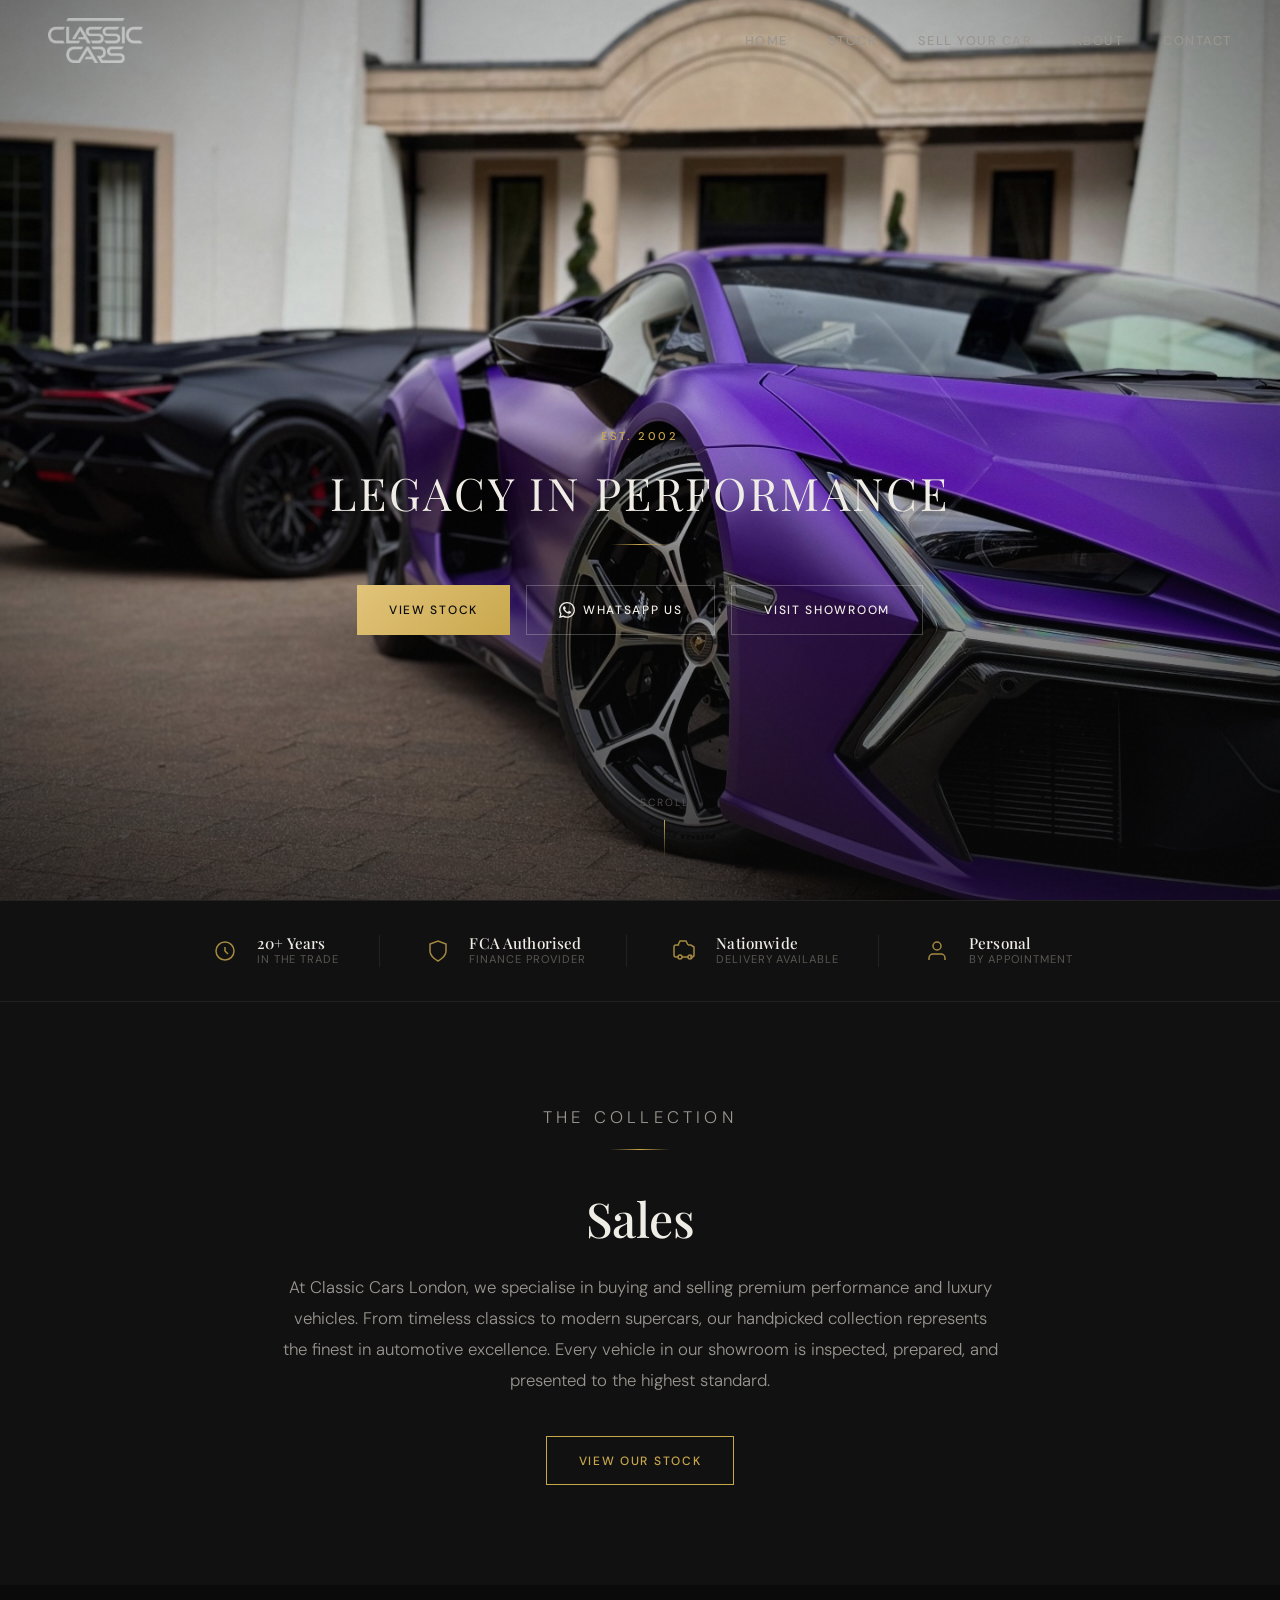
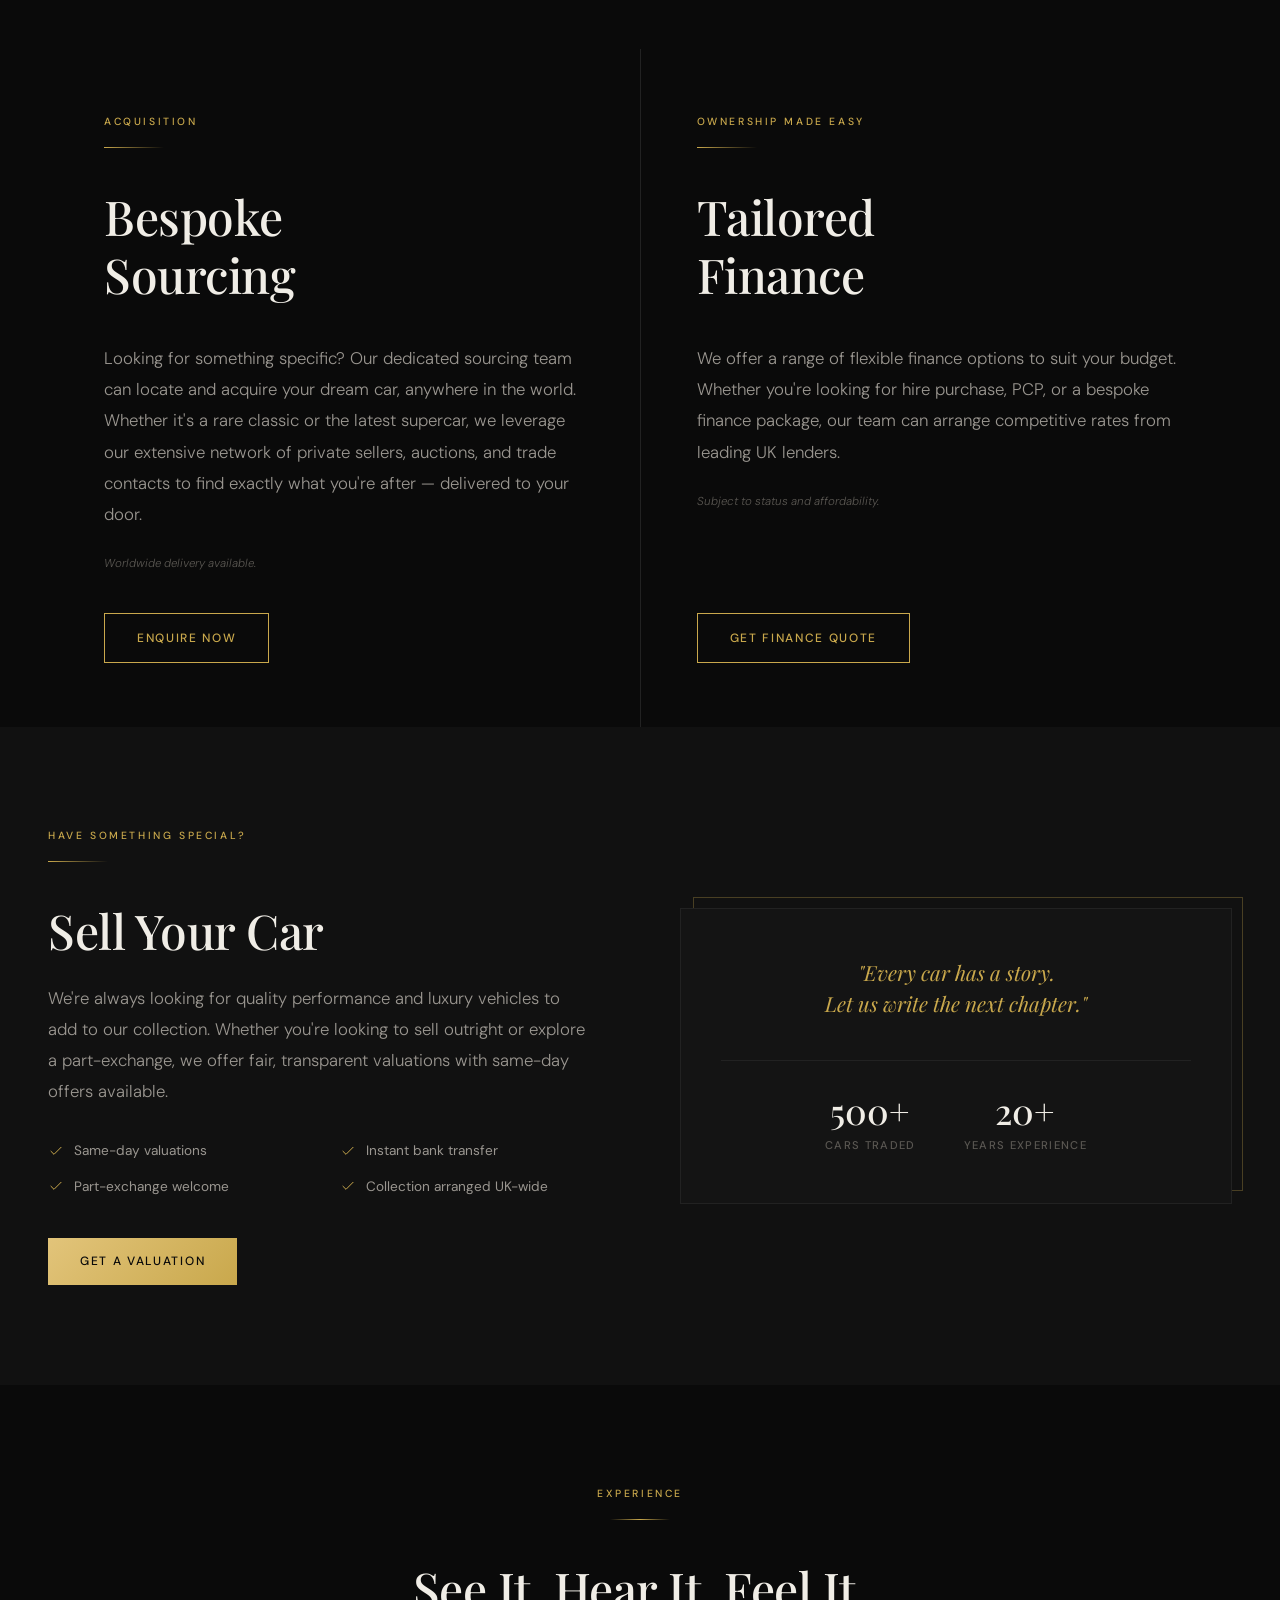
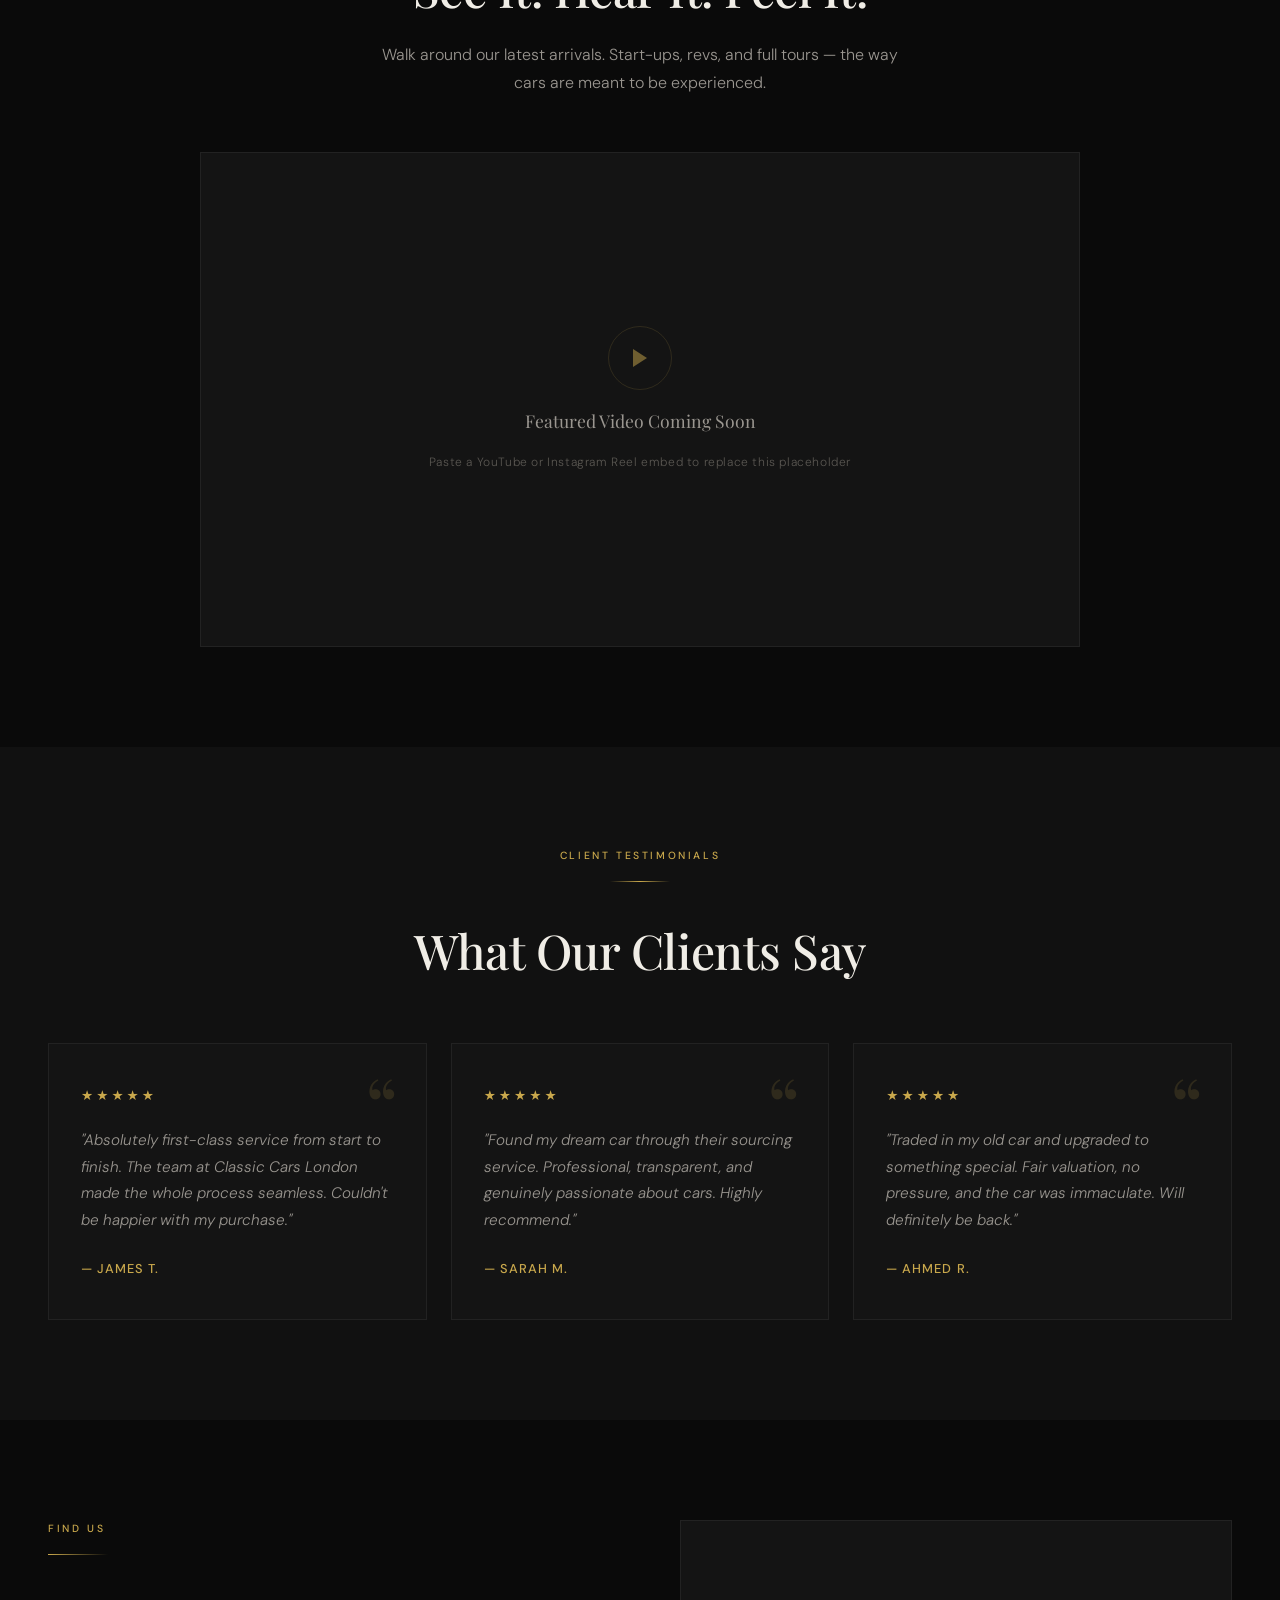
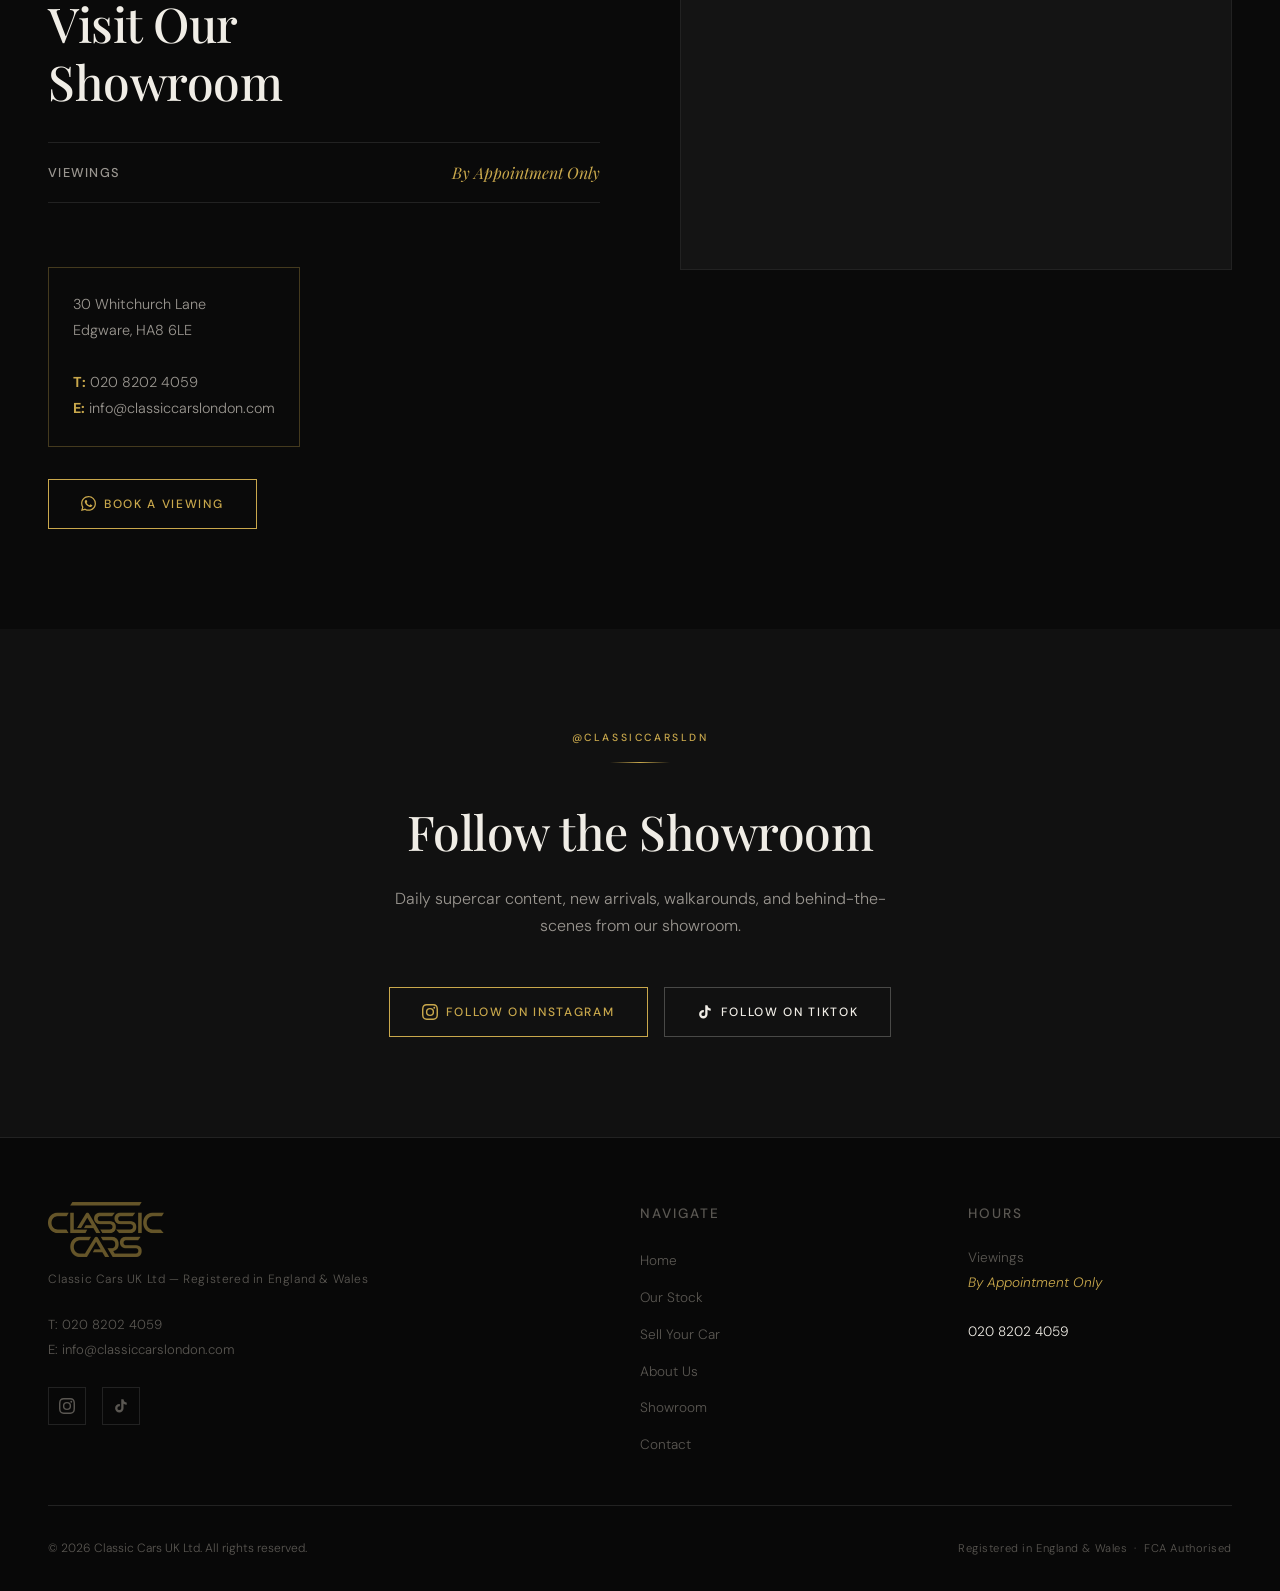
==== index.html @ 9b31d59b "Add files via upload" ====
<!DOCTYPE html>
<html lang="en">
<head>
  <meta charset="UTF-8" />
  <meta name="viewport" content="width=device-width, initial-scale=1.0" />
  <meta name="description" content="Classic Cars London — Premium performance and luxury car dealership. Buying, selling, and sourcing the finest vehicles. Est. 2002." />
  <title>Classic Cars London | Legacy in Performance. Est. 2002</title>
  <link rel="preconnect" href="https://fonts.googleapis.com" />
  <link rel="preconnect" href="https://fonts.gstatic.com" crossorigin />
  <link href="https://fonts.googleapis.com/css2?family=Playfair+Display:ital,wght@0,400;0,500;0,600;0,700;1,400;1,600&family=DM+Sans:wght@300;400;500;600&display=swap" rel="stylesheet" />
  <link rel="stylesheet" href="./style.css" />
</head>
<body>

  <!-- ══════════════════════════════════════════
       NAVIGATION
  ══════════════════════════════════════════ -->
  <nav class="nav" id="mainNav">
    <div class="nav__inner">
      <a href="./index.html" class="nav__brand"><img src="./assets/logo-white.png" alt="Classic Cars London" class="nav__logo" /></a>
      <ul class="nav__links">
        <li><a href="./index.html">Home</a></li>
        <li><a href="./stock.html">Stock</a></li>
        <li><a href="#sell-section">Sell Your Car</a></li>
        <li><a href="#sales-section">About</a></li>
        <li><a href="#showroom-section">Contact</a></li>
      </ul>
      <button class="nav__hamburger" id="navHamburger" aria-label="Open menu">
        <span></span><span></span><span></span>
      </button>
    </div>
  </nav>

  <!-- Mobile overlay menu -->
  <div class="nav__mobile-overlay" id="navMobileOverlay">
    <a href="./index.html" onclick="closeMenu()">Home</a>
    <a href="./stock.html" onclick="closeMenu()">Stock</a>
    <a href="#sell-section" onclick="closeMenu()">Sell Your Car</a>
    <a href="#sales-section" onclick="closeMenu()">About</a>
    <a href="#showroom-section" onclick="closeMenu()">Contact</a>
  </div>

  <!-- ══════════════════════════════════════════
       HERO
  ══════════════════════════════════════════ -->
  <section class="hero" id="home">
    <div class="hero__bg" id="heroBg"></div>
    <div class="hero__overlay"></div>
    <div class="hero__content hero__content--minimal">
      <p class="hero__eyebrow">Est. 2002</p>
      <h1 class="hero__tagline">Legacy in Performance</h1>
      <div class="hero__divider"></div>
      <div class="hero__buttons">
        <a href="./stock.html" class="btn btn-gold">View Stock</a>
        <a href="https://wa.me/447447015475" target="_blank" rel="noopener noreferrer" class="btn btn-outline">
          <svg width="16" height="16" viewBox="0 0 24 24" fill="currentColor" aria-hidden="true">
            <path d="M17.472 14.382c-.297-.149-1.758-.867-2.03-.967-.273-.099-.471-.148-.67.15-.197.297-.767.966-.94 1.164-.173.199-.347.223-.644.075-.297-.15-1.255-.463-2.39-1.475-.883-.788-1.48-1.761-1.653-2.059-.173-.297-.018-.458.13-.606.134-.133.298-.347.446-.52.149-.174.198-.298.298-.497.099-.198.05-.371-.025-.52-.075-.149-.669-1.612-.916-2.207-.242-.579-.487-.5-.669-.51-.173-.008-.371-.01-.57-.01-.198 0-.52.074-.792.372-.272.297-1.04 1.016-1.04 2.479 0 1.462 1.065 2.875 1.213 3.074.149.198 2.096 3.2 5.077 4.487.709.306 1.262.489 1.694.625.712.227 1.36.195 1.871.118.571-.085 1.758-.719 2.006-1.413.248-.694.248-1.289.173-1.413-.074-.124-.272-.198-.57-.347m-5.421 7.403h-.004a9.87 9.87 0 01-5.031-1.378l-.361-.214-3.741.982.998-3.648-.235-.374a9.86 9.86 0 01-1.51-5.26c.001-5.45 4.436-9.884 9.888-9.884 2.64 0 5.122 1.03 6.988 2.898a9.825 9.825 0 012.893 6.994c-.003 5.45-4.437 9.884-9.885 9.884m8.413-18.297A11.815 11.815 0 0012.05 0C5.495 0 .16 5.335.157 11.892c0 2.096.547 4.142 1.588 5.945L.057 24l6.305-1.654a11.882 11.882 0 005.683 1.448h.005c6.554 0 11.89-5.335 11.893-11.893a11.821 11.821 0 00-3.48-8.413z"/>
          </svg>
          WhatsApp Us
        </a>
        <a href="#showroom-section" class="btn btn-outline">Visit Showroom</a>
      </div>
    </div>
    <div class="hero__scroll-indicator">
      <span>Scroll</span>
      <div class="hero__scroll-line"></div>
    </div>
  </section>

  <!-- ══════════════════════════════════════════
       TRUST SIGNALS BAR
  ══════════════════════════════════════════ -->
  <section class="trust-bar">
    <div class="trust-bar__inner">
      <div class="trust-item fade-in">
        <div class="trust-icon">
          <svg viewBox="0 0 24 24" fill="none" stroke="currentColor" stroke-width="1.5" aria-hidden="true"><path d="M12 8v4l3 3"/><circle cx="12" cy="12" r="9"/></svg>
        </div>
        <div class="trust-text">
          <span class="trust-stat">20+ Years</span>
          <span class="trust-label">In the Trade</span>
        </div>
      </div>
      <div class="trust-divider"></div>
      <div class="trust-item fade-in fade-in-delay-1">
        <div class="trust-icon">
          <svg viewBox="0 0 24 24" fill="none" stroke="currentColor" stroke-width="1.5" aria-hidden="true"><path d="M12 22s8-4 8-10V5l-8-3-8 3v7c0 6 8 10 8 10z"/></svg>
        </div>
        <div class="trust-text">
          <span class="trust-stat">FCA Authorised</span>
          <span class="trust-label">Finance Provider</span>
        </div>
      </div>
      <div class="trust-divider"></div>
      <div class="trust-item fade-in fade-in-delay-2">
        <div class="trust-icon">
          <svg viewBox="0 0 24 24" fill="none" stroke="currentColor" stroke-width="1.5" aria-hidden="true"><path d="M5 18H3a2 2 0 01-2-2V8a2 2 0 012-2h3.19M15 6h2.81L21 8v8a2 2 0 01-2 2h-2"/><circle cx="7" cy="18" r="2"/><circle cx="17" cy="18" r="2"/><path d="M9 18h6M5 6l2-4h6l2 4"/></svg>
        </div>
        <div class="trust-text">
          <span class="trust-stat">Nationwide</span>
          <span class="trust-label">Delivery Available</span>
        </div>
      </div>
      <div class="trust-divider"></div>
      <div class="trust-item fade-in fade-in-delay-3">
        <div class="trust-icon">
          <svg viewBox="0 0 24 24" fill="none" stroke="currentColor" stroke-width="1.5" aria-hidden="true"><path d="M20 21v-2a4 4 0 00-4-4H8a4 4 0 00-4 4v2"/><circle cx="12" cy="7" r="4"/></svg>
        </div>
        <div class="trust-text">
          <span class="trust-stat">Personal</span>
          <span class="trust-label">By Appointment</span>
        </div>
      </div>
    </div>
  </section>

  <!-- ══════════════════════════════════════════
       SALES SECTION
  ══════════════════════════════════════════ -->
  <section class="section section--dark" id="sales-section">
    <div class="section__inner">
      <div class="text-section text-section--centred fade-in">
        <p class="section-label">The Collection</p>
        <div class="gold-divider"></div>
        <h2 class="section-heading">Sales</h2>
        <p>At Classic Cars London, we specialise in buying and selling premium performance and luxury vehicles. From timeless classics to modern supercars, our handpicked collection represents the finest in automotive excellence. Every vehicle in our showroom is inspected, prepared, and presented to the highest standard.</p>
        <div style="margin-top:2.5rem;">
          <a href="./stock.html" class="btn btn-outline-gold">View Our Stock</a>
        </div>
      </div>
    </div>
  </section>

  <!-- ══════════════════════════════════════════
       SERVICES GRID (Sourcing + Finance)
  ══════════════════════════════════════════ -->
  <section class="section section--darker" style="padding-top: 0; padding-bottom: 0;">
    <div class="services-grid">

      <!-- Sourcing Panel -->
      <div class="service-panel fade-in">
        <p class="section-label">Acquisition</p>
        <div class="gold-divider-left"></div>
        <h2 class="section-heading">Bespoke<br>Sourcing</h2>
        <p style="font-size:1.05rem; font-weight:300; color:var(--text-secondary); line-height:1.85; margin-top:1rem;">
          Looking for something specific? Our dedicated sourcing team can locate and acquire your dream car, anywhere in the world. Whether it's a rare classic or the latest supercar, we leverage our extensive network of private sellers, auctions, and trade contacts to find exactly what you're after — delivered to your door.
        </p>
        <p class="service-disclaimer">Worldwide delivery available.</p>
        <div class="service-cta">
          <a href="https://wa.me/447447015475?text=Hi%2C%20I%27m%20interested%20in%20your%20bespoke%20sourcing%20service." target="_blank" rel="noopener noreferrer" class="btn btn-outline-gold">Enquire Now</a>
        </div>
      </div>

      <!-- Finance Panel -->
      <div class="service-panel fade-in fade-in-delay-2" id="finance-section">
        <p class="section-label">Ownership Made Easy</p>
        <div class="gold-divider-left"></div>
        <h2 class="section-heading">Tailored<br>Finance</h2>
        <p style="font-size:1.05rem; font-weight:300; color:var(--text-secondary); line-height:1.85; margin-top:1rem;">
          We offer a range of flexible finance options to suit your budget. Whether you're looking for hire purchase, PCP, or a bespoke finance package, our team can arrange competitive rates from leading UK lenders.
        </p>
        <p class="service-disclaimer">Subject to status and affordability.</p>
        <div class="service-cta">
          <a href="https://wa.me/447447015475?text=Hi%2C%20I%27d%20like%20to%20discuss%20finance%20options%20for%20a%20vehicle." target="_blank" rel="noopener noreferrer" class="btn btn-outline-gold">Get Finance Quote</a>
        </div>
      </div>

    </div>
  </section>

  <!-- ══════════════════════════════════════════
       SELL YOUR CAR
  ══════════════════════════════════════════ -->
  <section class="section section--dark" id="sell-section">
    <div class="section__inner">
      <div class="sell-panel fade-in">
        <div class="sell-panel__content">
          <p class="section-label">Have Something Special?</p>
          <div class="gold-divider-left"></div>
          <h2 class="section-heading">Sell Your Car</h2>
          <p style="font-size:1.05rem; font-weight:300; color:var(--text-secondary); line-height:1.85; margin-top:1rem; max-width:540px;">
            We're always looking for quality performance and luxury vehicles to add to our collection. Whether you're looking to sell outright or explore a part-exchange, we offer fair, transparent valuations with same-day offers available.
          </p>
          <div class="sell-panel__highlights">
            <div class="sell-highlight">
              <svg viewBox="0 0 24 24" fill="none" stroke="currentColor" stroke-width="1.5" aria-hidden="true"><polyline points="20 6 9 17 4 12"/></svg>
              <span>Same-day valuations</span>
            </div>
            <div class="sell-highlight">
              <svg viewBox="0 0 24 24" fill="none" stroke="currentColor" stroke-width="1.5" aria-hidden="true"><polyline points="20 6 9 17 4 12"/></svg>
              <span>Instant bank transfer</span>
            </div>
            <div class="sell-highlight">
              <svg viewBox="0 0 24 24" fill="none" stroke="currentColor" stroke-width="1.5" aria-hidden="true"><polyline points="20 6 9 17 4 12"/></svg>
              <span>Part-exchange welcome</span>
            </div>
            <div class="sell-highlight">
              <svg viewBox="0 0 24 24" fill="none" stroke="currentColor" stroke-width="1.5" aria-hidden="true"><polyline points="20 6 9 17 4 12"/></svg>
              <span>Collection arranged UK-wide</span>
            </div>
          </div>
          <div style="margin-top:2.5rem;">
            <a href="https://wa.me/447447015475?text=Hi%2C%20I%27d%20like%20to%20get%20a%20valuation%20for%20my%20vehicle." target="_blank" rel="noopener noreferrer" class="btn btn-gold">
              Get a Valuation
            </a>
          </div>
        </div>
        <div class="sell-panel__visual fade-in fade-in-delay-2">
          <div class="sell-visual-frame">
            <div class="sell-visual-accent"></div>
            <div class="sell-visual-content">
              <p class="sell-visual-quote">"Every car has a story.<br>Let us write the next chapter."</p>
              <div class="sell-visual-stat-row">
                <div class="sell-visual-stat">
                  <span class="sell-visual-stat__number">500+</span>
                  <span class="sell-visual-stat__label">Cars Traded</span>
                </div>
                <div class="sell-visual-stat">
                  <span class="sell-visual-stat__number">20+</span>
                  <span class="sell-visual-stat__label">Years Experience</span>
                </div>
              </div>
            </div>
          </div>
        </div>
      </div>
    </div>
  </section>

  <!-- ══════════════════════════════════════════
       FEATURED VIDEO
  ══════════════════════════════════════════ -->
  <section class="section section--darker" id="video-section">
    <div class="section__inner">
      <div style="text-align:center; margin-bottom:3.5rem;" class="fade-in">
        <p class="section-label">Experience</p>
        <div class="gold-divider"></div>
        <h2 class="section-heading">See It. Hear It. Feel It.</h2>
        <p style="color:var(--text-secondary); font-weight:300; max-width:520px; margin:0 auto;">Walk around our latest arrivals. Start-ups, revs, and full tours — the way cars are meant to be experienced.</p>
      </div>
      <div class="video-embed fade-in fade-in-delay-1">
        <!-- ════════════════════════════════════════
             FEATURED VIDEO — REPLACE THIS
             ════════════════════════════════════════
             Paste your YouTube or Instagram Reel embed here.
             Example YouTube:
               <iframe src="https://www.youtube.com/embed/YOUR_VIDEO_ID"
                 title="Featured Video" frameborder="0"
                 allow="accelerometer; autoplay; clipboard-write; encrypted-media; gyroscope; picture-in-picture"
                 allowfullscreen></iframe>
             Example Instagram Reel:
               <iframe src="https://www.instagram.com/reel/YOUR_REEL_ID/embed"
                 frameborder="0" scrolling="no" allowfullscreen></iframe>
        ═══════════════════════════════════════ -->
        <div class="video-placeholder">
          <div class="video-placeholder__play">
            <svg viewBox="0 0 24 24" fill="currentColor" aria-hidden="true"><polygon points="5 3 19 12 5 21 5 3"/></svg>
          </div>
          <p>Featured Video Coming Soon</p>
          <span>Paste a YouTube or Instagram Reel embed to replace this placeholder</span>
        </div>
      </div>
    </div>
  </section>

  <!-- ══════════════════════════════════════════
       CUSTOMER REVIEWS
  ══════════════════════════════════════════ -->
  <section class="section section--dark" id="reviews-section">
    <div class="section__inner">
      <div style="text-align:center; margin-bottom:4rem;" class="fade-in">
        <p class="section-label">Client Testimonials</p>
        <div class="gold-divider"></div>
        <h2 class="section-heading">What Our Clients Say</h2>
      </div>

      <div class="reviews-grid">

        <div class="review-card fade-in fade-in-delay-1">
          <div class="review-stars">
            <span class="star">★</span><span class="star">★</span><span class="star">★</span><span class="star">★</span><span class="star">★</span>
          </div>
          <p class="review-text">"Absolutely first-class service from start to finish. The team at Classic Cars London made the whole process seamless. Couldn't be happier with my purchase."</p>
          <p class="review-author">— James T.</p>
        </div>

        <div class="review-card fade-in fade-in-delay-2">
          <div class="review-stars">
            <span class="star">★</span><span class="star">★</span><span class="star">★</span><span class="star">★</span><span class="star">★</span>
          </div>
          <p class="review-text">"Found my dream car through their sourcing service. Professional, transparent, and genuinely passionate about cars. Highly recommend."</p>
          <p class="review-author">— Sarah M.</p>
        </div>

        <div class="review-card fade-in fade-in-delay-3">
          <div class="review-stars">
            <span class="star">★</span><span class="star">★</span><span class="star">★</span><span class="star">★</span><span class="star">★</span>
          </div>
          <p class="review-text">"Traded in my old car and upgraded to something special. Fair valuation, no pressure, and the car was immaculate. Will definitely be back."</p>
          <p class="review-author">— Ahmed R.</p>
        </div>

      </div>
    </div>
  </section>

  <!-- ══════════════════════════════════════════
       VISIT OUR SHOWROOM
  ══════════════════════════════════════════ -->
  <section class="section section--darker" id="showroom-section">
    <div class="section__inner">
      <div style="display:grid; grid-template-columns:1fr 1fr; gap:5rem; align-items:start;" class="responsive-two-col">

        <div class="fade-in">
          <p class="section-label">Find Us</p>
          <div class="gold-divider-left"></div>
          <h2 class="section-heading">Visit Our<br>Showroom</h2>

          <div class="hours-table">
            <div class="hours-row">
              <span class="hours-day">Viewings</span>
              <span class="hours-time hours-time--appointment">By Appointment Only</span>
            </div>
          </div>

          <div class="address-block">
            <p>
              30 Whitchurch Lane<br>
              Edgware, HA8 6LE<br>
              <br>
              <strong style="color:var(--gold);">T:</strong> <a href="tel:02082024059" style="color:var(--text-secondary); transition: color 0.3s;">020 8202 4059</a><br>
              <strong style="color:var(--gold);">E:</strong> <a href="mailto:info@classiccarslondon.com" style="color:var(--text-secondary); transition: color 0.3s;">info@classiccarslondon.com</a>
            </p>
          </div>

          <div style="margin-top:2rem;">
            <a href="https://wa.me/447447015475" target="_blank" rel="noopener noreferrer" class="btn btn-outline-gold">
              <svg width="15" height="15" viewBox="0 0 24 24" fill="currentColor" style="flex-shrink:0" aria-hidden="true">
                <path d="M17.472 14.382c-.297-.149-1.758-.867-2.03-.967-.273-.099-.471-.148-.67.15-.197.297-.767.966-.94 1.164-.173.199-.347.223-.644.075-.297-.15-1.255-.463-2.39-1.475-.883-.788-1.48-1.761-1.653-2.059-.173-.297-.018-.458.13-.606.134-.133.298-.347.446-.52.149-.174.198-.298.298-.497.099-.198.05-.371-.025-.52-.075-.149-.669-1.612-.916-2.207-.242-.579-.487-.5-.669-.51-.173-.008-.371-.01-.57-.01-.198 0-.52.074-.792.372-.272.297-1.04 1.016-1.04 2.479 0 1.462 1.065 2.875 1.213 3.074.149.198 2.096 3.2 5.077 4.487.709.306 1.262.489 1.694.625.712.227 1.36.195 1.871.118.571-.085 1.758-.719 2.006-1.413.248-.694.248-1.289.173-1.413-.074-.124-.272-.198-.57-.347m-5.421 7.403h-.004a9.87 9.87 0 01-5.031-1.378l-.361-.214-3.741.982.998-3.648-.235-.374a9.86 9.86 0 01-1.51-5.26c.001-5.45 4.436-9.884 9.888-9.884 2.64 0 5.122 1.03 6.988 2.898a9.825 9.825 0 012.893 6.994c-.003 5.45-4.437 9.884-9.885 9.884m8.413-18.297A11.815 11.815 0 0012.05 0C5.495 0 .16 5.335.157 11.892c0 2.096.547 4.142 1.588 5.945L.057 24l6.305-1.654a11.882 11.882 0 005.683 1.448h.005c6.554 0 11.89-5.335 11.893-11.893a11.821 11.821 0 00-3.48-8.413z"/>
              </svg>
              Book a Viewing
            </a>
          </div>
        </div>

        <div class="fade-in fade-in-delay-2">
          <!-- ════════════════════════════════════════
               MAP EMBED — REPLACE THIS SECTION
               ════════════════════════════════════════
               To add a real Google Maps embed:
               1. Go to Google Maps and find your location
               2. Click Share > Embed a map
               3. Copy the <iframe> code
               4. Replace the entire .map-placeholder div below
                  with your <iframe> code.
               Example:
               <iframe
                 src="https://www.google.com/maps/embed?pb=YOUR_EMBED_CODE"
                 width="100%" height="350"
                 style="border:0; filter:grayscale(1) invert(1) contrast(1.1);"
                 allowfullscreen="" loading="lazy">
               </iframe>
          ═══════════════════════════════════════ -->
          <div class="map-placeholder">
            <iframe
              src="https://www.google.com/maps/embed?pb=!1m18!1m12!1m3!1d2479.8!2d-0.2785!3d51.6139!2m3!1f0!2f0!3f0!3m2!1i1024!2i768!4f13.1!3m3!1m2!1s0x4876116b32b6e55d%3A0x3f6e8b7c9d8a4e2f!2s30%20Whitchurch%20Ln%2C%20Edgware%20HA8%206LE!5e0!3m2!1sen!2suk!4v1700000000000"
              width="100%" height="350"
              style="border:0; filter:grayscale(1) invert(1) contrast(1.1);"
              allowfullscreen="" loading="lazy"
              referrerpolicy="no-referrer-when-downgrade">
            </iframe>
          </div>
        </div>

      </div>
    </div>
  </section>

  <!-- ══════════════════════════════════════════
       INSTAGRAM FEED SECTION
  ══════════════════════════════════════════ -->
  <section class="section section--dark" id="social-section">
    <div class="section__inner social-section">
      <div class="fade-in">
        <p class="section-label">@classiccarsldn</p>
        <div class="gold-divider"></div>
        <h2 class="section-heading">Follow the Showroom</h2>
        <p style="color:var(--text-secondary); font-weight:300; margin-top:0.5rem; max-width:500px; margin-left:auto; margin-right:auto;">Daily supercar content, new arrivals, walkarounds, and behind-the-scenes from our showroom.</p>
      </div>

      <!-- ════════════════════════════════════════
           INSTAGRAM FEED WIDGET — REPLACE THIS
           ════════════════════════════════════════
           To add a live Instagram feed:

           OPTION A — Elfsight (Recommended):
           1. Sign up at https://elfsight.com/instagram-feed-widget/
           2. Create a widget, set to dark theme, 4-8 images
           3. Copy the embed code (a single <script> + <div> tag)
           4. Replace the entire .insta-placeholder div below
              with that embed code.

           OPTION B — SnapWidget:
           1. Visit https://snapwidget.com
           2. Configure a grid or slider widget for @classiccarsldn
           3. Copy the embed <iframe> code
           4. Replace the placeholder below.

           OPTION C — EmbedSocial:
           1. Visit https://embedsocial.com
           2. Connect Instagram account, choose layout
           3. Copy embed code, replace placeholder below.
      ═══════════════════════════════════════ -->
      <div class="insta-feed fade-in fade-in-delay-1">
        <!-- Elfsight Instagram Feed | @classiccarsldn -->
        <script src="https://elfsightcdn.com/platform.js" async></script>
        <div class="elfsight-app-35106d26-453b-40f1-9d2e-da29b103cd6a" data-elfsight-app-lazy></div>
      </div>

      <div class="insta-follow-row fade-in fade-in-delay-2">
        <a href="https://instagram.com/classiccarsldn" target="_blank" rel="noopener noreferrer" class="btn btn-outline-gold">
          <svg width="16" height="16" viewBox="0 0 24 24" fill="currentColor" aria-hidden="true"><path d="M12 2.163c3.204 0 3.584.012 4.85.07 3.252.148 4.771 1.691 4.919 4.919.058 1.265.069 1.645.069 4.849 0 3.205-.012 3.584-.069 4.849-.149 3.225-1.664 4.771-4.919 4.919-1.266.058-1.644.07-4.85.07-3.204 0-3.584-.012-4.849-.07-3.26-.149-4.771-1.699-4.919-4.92-.058-1.265-.07-1.644-.07-4.849 0-3.204.013-3.583.07-4.849.149-3.227 1.664-4.771 4.919-4.919 1.266-.057 1.645-.069 4.849-.069zM12 0C8.741 0 8.333.014 7.053.072 2.695.272.273 2.69.073 7.052.014 8.333 0 8.741 0 12c0 3.259.014 3.668.072 4.948.2 4.358 2.618 6.78 6.98 6.98C8.333 23.986 8.741 24 12 24c3.259 0 3.668-.014 4.948-.072 4.354-.2 6.782-2.618 6.979-6.98.059-1.28.073-1.689.073-4.948 0-3.259-.014-3.667-.072-4.947-.196-4.354-2.617-6.78-6.979-6.98C15.668.014 15.259 0 12 0zm0 5.838a6.162 6.162 0 100 12.324 6.162 6.162 0 000-12.324zM12 16a4 4 0 110-8 4 4 0 010 8zm6.406-11.845a1.44 1.44 0 100 2.881 1.44 1.44 0 000-2.881z"/></svg>
          Follow on Instagram
        </a>
        <a href="https://tiktok.com/@classiccarsldn" target="_blank" rel="noopener noreferrer" class="btn btn-outline">
          <svg width="16" height="16" viewBox="0 0 24 24" fill="currentColor" aria-hidden="true"><path d="M19.59 6.69a4.83 4.83 0 01-3.77-4.25V2h-3.45v13.67a2.89 2.89 0 01-2.88 2.5 2.89 2.89 0 01-2.89-2.89 2.89 2.89 0 012.89-2.89c.28 0 .54.04.79.1V9.01a6.33 6.33 0 00-.79-.05 6.34 6.34 0 00-6.34 6.34 6.34 6.34 0 006.34 6.34 6.34 6.34 0 006.33-6.34V8.69a8.16 8.16 0 004.77 1.52V6.76a4.85 4.85 0 01-1-.07z"/></svg>
          Follow on TikTok
        </a>
      </div>
    </div>
  </section>

  <!-- ══════════════════════════════════════════
       FOOTER
  ══════════════════════════════════════════ -->
  <footer class="footer">
    <div class="footer__inner">
      <div class="footer__top">

        <!-- Brand Column -->
        <div>
          <img src="./assets/logo-gold.png" alt="Classic Cars London" class="footer__logo" />
          <p class="footer__brand-sub">Classic Cars UK Ltd — Registered in England &amp; Wales</p>
          <p style="font-size:0.82rem; color:var(--text-muted); line-height:1.9;">
            <!-- TO UPDATE: Replace phone and email placeholders -->
            T: 020 8202 4059<br>
            E: info@classiccarslondon.com
          </p>
          <div class="footer__social">
            <a href="https://instagram.com/classiccarsldn" target="_blank" rel="noopener noreferrer" aria-label="Instagram">
              <svg viewBox="0 0 24 24"><path d="M12 2.163c3.204 0 3.584.012 4.85.07 3.252.148 4.771 1.691 4.919 4.919.058 1.265.069 1.645.069 4.849 0 3.205-.012 3.584-.069 4.849-.149 3.225-1.664 4.771-4.919 4.919-1.266.058-1.644.07-4.85.07-3.204 0-3.584-.012-4.849-.07-3.26-.149-4.771-1.699-4.919-4.92-.058-1.265-.07-1.644-.07-4.849 0-3.204.013-3.583.07-4.849.149-3.227 1.664-4.771 4.919-4.919 1.266-.057 1.645-.069 4.849-.069zM12 0C8.741 0 8.333.014 7.053.072 2.695.272.273 2.69.073 7.052.014 8.333 0 8.741 0 12c0 3.259.014 3.668.072 4.948.2 4.358 2.618 6.78 6.98 6.98C8.333 23.986 8.741 24 12 24c3.259 0 3.668-.014 4.948-.072 4.354-.2 6.782-2.618 6.979-6.98.059-1.28.073-1.689.073-4.948 0-3.259-.014-3.667-.072-4.947-.196-4.354-2.617-6.78-6.979-6.98C15.668.014 15.259 0 12 0zm0 5.838a6.162 6.162 0 100 12.324 6.162 6.162 0 000-12.324zM12 16a4 4 0 110-8 4 4 0 010 8zm6.406-11.845a1.44 1.44 0 100 2.881 1.44 1.44 0 000-2.881z"/></svg>
            </a>
            <a href="https://tiktok.com/@classiccarsldn" target="_blank" rel="noopener noreferrer" aria-label="TikTok">
              <svg viewBox="0 0 24 24"><path d="M19.59 6.69a4.83 4.83 0 01-3.77-4.25V2h-3.45v13.67a2.89 2.89 0 01-2.88 2.5 2.89 2.89 0 01-2.89-2.89 2.89 2.89 0 012.89-2.89c.28 0 .54.04.79.1V9.01a6.33 6.33 0 00-.79-.05 6.34 6.34 0 00-6.34 6.34 6.34 6.34 0 006.34 6.34 6.34 6.34 0 006.33-6.34V8.69a8.16 8.16 0 004.77 1.52V6.76a4.85 4.85 0 01-1-.07z"/></svg>
            </a>
          </div>
        </div>

        <!-- Quick Links -->
        <div class="footer__col">
          <p class="footer__col-heading">Navigate</p>
          <ul>
            <li><a href="./index.html">Home</a></li>
            <li><a href="./stock.html">Our Stock</a></li>
            <li><a href="#sell-section">Sell Your Car</a></li>
            <li><a href="#sales-section">About Us</a></li>
            <li><a href="#showroom-section">Showroom</a></li>
            <li><a href="https://wa.me/447447015475" target="_blank" rel="noopener noreferrer">Contact</a></li>
          </ul>
        </div>

        <!-- Contact Info -->
        <div class="footer__col">
          <p class="footer__col-heading">Hours</p>
          <p>
            Viewings<br>
            <span style="color:var(--gold); font-style:italic;">By Appointment Only</span><br>
            <br>
            <span style="color:var(--text-primary);">020 8202 4059</span>
          </p>
        </div>

      </div>

      <div class="footer__bottom">
        <p class="footer__copyright">© 2026 Classic Cars UK Ltd. All rights reserved.</p>
        <p class="footer__legal">Registered in England &amp; Wales &nbsp;·&nbsp; FCA Authorised</p>
      </div>
    </div>
  </footer>

  <script src="./app.js"></script>

  <style>
    /* Responsive showroom two-col */
    @media (max-width: 768px) {
      #showroom-section .responsive-two-col {
        grid-template-columns: 1fr !important;
        gap: 3rem !important;
      }
    }
  </style>

</body>
</html>
---- style.css ----
/* ================================================================
   Classic Cars London — Global Stylesheet
   Classic Cars UK Ltd · Est. 2002
   ================================================================ */

/* ── Google Fonts ─────────────────────────────────────────────── */
@import url('https://fonts.googleapis.com/css2?family=Playfair+Display:ital,wght@0,400;0,500;0,600;0,700;1,400;1,600&family=DM+Sans:wght@300;400;500;600&display=swap');

/* ── CSS Custom Properties ───────────────────────────────────── */
:root {
  --bg-primary:       #0a0a0a;
  --bg-secondary:     #111111;
  --bg-card:          #141414;
  --bg-card-hover:    #1a1a1a;
  --border:           #222222;
  --border-gold:      rgba(201, 168, 76, 0.3);

  --gold:             #c9a84c;
  --gold-light:       #e2c47a;
  --gold-dark:        #a8852e;
  --gold-muted:       rgba(201, 168, 76, 0.15);

  --text-primary:     #f0ede6;
  --text-secondary:   #9a9690;
  --text-muted:       #5a5752;

  --font-serif:       'Playfair Display', Georgia, serif;
  --font-sans:        'DM Sans', system-ui, sans-serif;

  --nav-height:       80px;
  --max-width:        1280px;
  --section-pad:      100px;

  --transition:       0.3s cubic-bezier(0.4, 0, 0.2, 1);
  --transition-slow:  0.6s cubic-bezier(0.4, 0, 0.2, 1);
}

/* ── Reset & Base ────────────────────────────────────────────── */
*, *::before, *::after {
  box-sizing: border-box;
  margin: 0;
  padding: 0;
}

html {
  scroll-behavior: smooth;
  font-size: 16px;
}

body {
  background-color: var(--bg-primary);
  color: var(--text-primary);
  font-family: var(--font-sans);
  font-weight: 300;
  line-height: 1.7;
  -webkit-font-smoothing: antialiased;
  overflow-x: hidden;
}

img {
  display: block;
  max-width: 100%;
}

a {
  color: inherit;
  text-decoration: none;
}

ul {
  list-style: none;
}

button {
  cursor: pointer;
  font-family: var(--font-sans);
}

/* ── Typography ──────────────────────────────────────────────── */
.serif { font-family: var(--font-serif); }

h1, h2, h3 {
  font-family: var(--font-serif);
  font-weight: 500;
  line-height: 1.2;
}

.section-heading {
  font-family: var(--font-serif);
  font-size: clamp(2rem, 4vw, 3rem);
  font-weight: 500;
  letter-spacing: -0.01em;
  margin-bottom: 1.5rem;
}

.gold-gradient-text {
  background: linear-gradient(135deg, var(--gold-light) 0%, var(--gold) 50%, var(--gold-dark) 100%);
  -webkit-background-clip: text;
  -webkit-text-fill-color: transparent;
  background-clip: text;
}

.gold-divider {
  width: 60px;
  height: 1px;
  background: linear-gradient(90deg, transparent, var(--gold), transparent);
  margin: 0 auto 2.5rem;
}

.gold-divider-left {
  width: 60px;
  height: 1px;
  background: linear-gradient(90deg, var(--gold), transparent);
  margin-bottom: 2.5rem;
}

/* ── Scroll Animations ───────────────────────────────────────── */
.fade-in {
  opacity: 0;
  transform: translateY(32px);
  transition: opacity 0.8s cubic-bezier(0.4, 0, 0.2, 1),
              transform 0.8s cubic-bezier(0.4, 0, 0.2, 1);
}

.fade-in.visible {
  opacity: 1;
  transform: translateY(0);
}

.fade-in-delay-1 { transition-delay: 0.1s; }
.fade-in-delay-2 { transition-delay: 0.2s; }
.fade-in-delay-3 { transition-delay: 0.3s; }
.fade-in-delay-4 { transition-delay: 0.4s; }

/* ── Navigation ──────────────────────────────────────────────── */
.nav {
  position: fixed;
  top: 0;
  left: 0;
  right: 0;
  z-index: 1000;
  height: var(--nav-height);
  display: flex;
  align-items: center;
  padding: 0 3rem;
  transition: background-color var(--transition), backdrop-filter var(--transition), border-bottom var(--transition);
}

.nav.scrolled {
  background-color: rgba(10, 10, 10, 0.97);
  backdrop-filter: blur(20px);
  -webkit-backdrop-filter: blur(20px);
  border-bottom: 1px solid var(--border);
}

.nav__inner {
  display: flex;
  align-items: center;
  justify-content: space-between;
  width: 100%;
  max-width: var(--max-width);
  margin: 0 auto;
}

.nav__brand {
  display: flex;
  align-items: center;
}

.nav__logo {
  height: 45px;
  width: auto;
  display: block;
}

.nav__links {
  display: flex;
  align-items: center;
  gap: 2.5rem;
}

.nav__links a {
  font-size: 0.8rem;
  font-weight: 500;
  letter-spacing: 0.12em;
  text-transform: uppercase;
  color: var(--text-secondary);
  transition: color var(--transition);
  position: relative;
}

.nav__links a::after {
  content: '';
  position: absolute;
  bottom: -4px;
  left: 0;
  width: 0;
  height: 1px;
  background: var(--gold);
  transition: width var(--transition);
}

.nav__links a:hover {
  color: var(--gold);
}

.nav__links a:hover::after {
  width: 100%;
}

/* Hamburger */
.nav__hamburger {
  display: none;
  flex-direction: column;
  gap: 5px;
  background: none;
  border: none;
  padding: 4px;
  z-index: 1100;
}

.nav__hamburger span {
  display: block;
  width: 24px;
  height: 1.5px;
  background: var(--text-primary);
  transition: var(--transition);
  transform-origin: center;
}

.nav__hamburger.open span:nth-child(1) {
  transform: translateY(6.5px) rotate(45deg);
}
.nav__hamburger.open span:nth-child(2) {
  opacity: 0;
  transform: scaleX(0);
}
.nav__hamburger.open span:nth-child(3) {
  transform: translateY(-6.5px) rotate(-45deg);
}

/* Mobile Nav Overlay */
.nav__mobile-overlay {
  display: none;
  position: fixed;
  inset: 0;
  background: rgba(10, 10, 10, 0.98);
  backdrop-filter: blur(20px);
  z-index: 1050;
  flex-direction: column;
  align-items: center;
  justify-content: center;
  gap: 2.5rem;
  opacity: 0;
  pointer-events: none;
  transition: opacity var(--transition);
}

.nav__mobile-overlay.open {
  display: flex;
  opacity: 1;
  pointer-events: all;
}

.nav__mobile-overlay a {
  font-family: var(--font-serif);
  font-size: 2rem;
  font-weight: 500;
  color: var(--text-primary);
  transition: color var(--transition);
}

.nav__mobile-overlay a:hover {
  color: var(--gold);
}

/* ── Hero ─────────────────────────────────────────────────────── */
.hero {
  position: relative;
  height: 100vh;
  min-height: 700px;
  display: flex;
  align-items: center;
  justify-content: center;
  overflow: hidden;
}

.hero__bg {
  position: absolute;
  inset: 0;
  background-image: url('./assets/lambo-revuelto-purple.jpg');
  background-size: cover;
  background-position: center 40%;
  transform: scale(1.05);
  transition: transform 8s ease-out;
}

.hero__bg.loaded {
  transform: scale(1);
}

.hero__overlay {
  position: absolute;
  inset: 0;
  background: linear-gradient(
    to bottom,
    rgba(10, 10, 10, 0.25) 0%,
    rgba(10, 10, 10, 0.15) 40%,
    rgba(10, 10, 10, 0.75) 100%
  );
}

.hero__content {
  position: relative;
  z-index: 2;
  text-align: center;
  padding: 0 2rem;
  max-width: 900px;
}

.hero__content--minimal {
  display: flex;
  flex-direction: column;
  align-items: center;
  margin-top: 18vh;
}

.hero__eyebrow {
  font-size: 0.7rem;
  font-weight: 500;
  letter-spacing: 0.25em;
  text-transform: uppercase;
  color: var(--gold);
  margin-bottom: 1.25rem;
  opacity: 0;
  transform: translateY(20px);
  animation: heroFadeUp 1s cubic-bezier(0.4,0,0.2,1) 0.3s forwards;
}

.hero__tagline {
  font-family: var(--font-serif);
  font-size: clamp(1.5rem, 3.5vw, 2.8rem);
  font-weight: 400;
  line-height: 1.2;
  letter-spacing: 0.06em;
  color: var(--text-primary);
  text-transform: uppercase;
  margin-bottom: 1.5rem;
  opacity: 0;
  transform: translateY(20px);
  animation: heroFadeUp 1s cubic-bezier(0.4,0,0.2,1) 0.5s forwards;
}

.hero__divider {
  width: 60px;
  height: 1px;
  background: linear-gradient(90deg, transparent, var(--gold), transparent);
  margin-bottom: 2.5rem;
  opacity: 0;
  animation: heroFadeUp 1s cubic-bezier(0.4,0,0.2,1) 0.65s forwards;
}

.hero__title {
  font-family: var(--font-serif);
  font-size: clamp(3.5rem, 8vw, 7rem);
  font-weight: 500;
  line-height: 1.0;
  letter-spacing: -0.02em;
  margin-bottom: 1.25rem;
  opacity: 0;
  transform: translateY(20px);
  animation: heroFadeUp 1s cubic-bezier(0.4,0,0.2,1) 0.5s forwards;
}

.hero__subtitle {
  font-size: clamp(0.85rem, 1.5vw, 1rem);
  font-weight: 300;
  letter-spacing: 0.2em;
  text-transform: uppercase;
  color: var(--text-secondary);
  margin-bottom: 3rem;
  opacity: 0;
  transform: translateY(20px);
  animation: heroFadeUp 1s cubic-bezier(0.4,0,0.2,1) 0.7s forwards;
}

.hero__buttons {
  display: flex;
  gap: 1rem;
  justify-content: center;
  flex-wrap: wrap;
  opacity: 0;
  transform: translateY(20px);
  animation: heroFadeUp 1s cubic-bezier(0.4,0,0.2,1) 0.8s forwards;
}

@keyframes heroFadeUp {
  to { opacity: 1; transform: translateY(0); }
}

.hero__scroll-indicator {
  position: absolute;
  bottom: 2.5rem;
  left: 50%;
  transform: translateX(-50%);
  z-index: 2;
  display: flex;
  flex-direction: column;
  align-items: center;
  gap: 0.5rem;
  opacity: 0;
  animation: heroFadeUp 1s ease 1.2s forwards;
}

.hero__scroll-indicator span {
  font-size: 0.65rem;
  letter-spacing: 0.2em;
  text-transform: uppercase;
  color: var(--text-muted);
}

.hero__scroll-line {
  width: 1px;
  height: 40px;
  background: linear-gradient(to bottom, var(--gold), transparent);
  animation: scrollLine 2s ease-in-out infinite;
}

@keyframes scrollLine {
  0%, 100% { opacity: 0.4; transform: scaleY(1); }
  50% { opacity: 1; transform: scaleY(0.6); }
}

/* ── Buttons ─────────────────────────────────────────────────── */
.btn {
  display: inline-flex;
  align-items: center;
  gap: 0.5rem;
  padding: 0.85rem 2rem;
  font-family: var(--font-sans);
  font-size: 0.75rem;
  font-weight: 500;
  letter-spacing: 0.14em;
  text-transform: uppercase;
  border: none;
  cursor: pointer;
  transition: var(--transition);
  white-space: nowrap;
}

.btn-gold {
  background: linear-gradient(135deg, var(--gold-light), var(--gold));
  color: #0a0a0a;
}

.btn-gold:hover {
  background: linear-gradient(135deg, #f0d890, var(--gold-light));
  transform: translateY(-1px);
  box-shadow: 0 8px 24px rgba(201, 168, 76, 0.3);
}

.btn-outline {
  background: transparent;
  color: var(--text-primary);
  border: 1px solid rgba(240, 237, 230, 0.25);
}

.btn-outline:hover {
  border-color: var(--gold);
  color: var(--gold);
  transform: translateY(-1px);
}

.btn-outline-gold {
  background: transparent;
  color: var(--gold);
  border: 1px solid var(--gold);
}

.btn-outline-gold:hover {
  background: var(--gold);
  color: #0a0a0a;
  transform: translateY(-1px);
}

.btn-sm {
  padding: 0.6rem 1.25rem;
  font-size: 0.7rem;
}

/* ── Sections ────────────────────────────────────────────────── */
.section {
  padding: var(--section-pad) 3rem;
}

.section__inner {
  max-width: var(--max-width);
  margin: 0 auto;
}

.section--dark {
  background-color: var(--bg-secondary);
}

.section--darker {
  background-color: var(--bg-primary);
}

.section-label {
  font-size: 0.65rem;
  font-weight: 500;
  letter-spacing: 0.25em;
  text-transform: uppercase;
  color: var(--gold);
  margin-bottom: 1rem;
}

/* ── Sales / Text Sections ───────────────────────────────────── */
.text-section {
  max-width: 720px;
}

.text-section--centred {
  margin: 0 auto;
  text-align: center;
}

.text-section p {
  font-size: 1.05rem;
  font-weight: 300;
  color: var(--text-secondary);
  line-height: 1.85;
}

/* ── Two-column sections ─────────────────────────────────────── */
.two-col {
  display: grid;
  grid-template-columns: 1fr 1fr;
  gap: 6rem;
  align-items: center;
}

.two-col--reversed .two-col__text {
  order: 2;
}
.two-col--reversed .two-col__visual {
  order: 1;
}

.two-col__visual {
  position: relative;
}

.visual-accent {
  position: absolute;
  top: -20px;
  left: -20px;
  right: 20px;
  bottom: 20px;
  border: 1px solid var(--border-gold);
  pointer-events: none;
}

/* ── Reviews ────────────────────────────────────────────────── */
.reviews-grid {
  display: grid;
  grid-template-columns: repeat(3, 1fr);
  gap: 1.5rem;
}

.review-card {
  background: var(--bg-card);
  border: 1px solid var(--border);
  padding: 2.5rem 2rem;
  position: relative;
  transition: border-color var(--transition), transform var(--transition);
}

.review-card:hover {
  border-color: var(--border-gold);
  transform: translateY(-3px);
}

.review-card::before {
  content: '\201C';
  position: absolute;
  top: 1.25rem;
  right: 1.75rem;
  font-family: var(--font-serif);
  font-size: 5rem;
  line-height: 1;
  color: var(--gold-muted);
}

.review-stars {
  display: flex;
  gap: 3px;
  margin-bottom: 1.25rem;
}

.star {
  color: var(--gold);
  font-size: 0.85rem;
}

.review-text {
  font-size: 0.95rem;
  font-weight: 300;
  color: var(--text-secondary);
  line-height: 1.75;
  margin-bottom: 1.5rem;
  font-style: italic;
}

.review-author {
  font-size: 0.8rem;
  font-weight: 500;
  letter-spacing: 0.08em;
  color: var(--gold);
  text-transform: uppercase;
}

/* ── Showroom / Hours ───────────────────────────────────────── */
.hours-table {
  margin: 2rem 0;
}

.hours-row {
  display: flex;
  justify-content: space-between;
  align-items: center;
  padding: 1rem 0;
  border-bottom: 1px solid var(--border);
}

.hours-row:first-child {
  border-top: 1px solid var(--border);
}

.hours-day {
  font-size: 0.8rem;
  font-weight: 500;
  letter-spacing: 0.1em;
  text-transform: uppercase;
  color: var(--text-secondary);
}

.hours-time {
  font-family: var(--font-serif);
  font-size: 1rem;
  color: var(--text-primary);
}

.hours-time--appointment {
  color: var(--gold);
  font-style: italic;
}

.address-block {
  margin-top: 2rem;
  padding: 1.5rem;
  border: 1px solid var(--border-gold);
  display: inline-block;
}

.address-block p {
  font-size: 0.9rem;
  color: var(--text-secondary);
  line-height: 1.8;
}

.map-placeholder {
  background: var(--bg-card);
  border: 1px solid var(--border);
  height: 350px;
  display: flex;
  flex-direction: column;
  align-items: center;
  justify-content: center;
  gap: 1rem;
  color: var(--text-muted);
}

.map-placeholder svg {
  opacity: 0.3;
}

.map-placeholder p {
  font-size: 0.8rem;
  letter-spacing: 0.1em;
  text-transform: uppercase;
  color: var(--text-muted);
}

/* ── Trust Signals Bar ──────────────────────────────────────── */
.trust-bar {
  background: var(--bg-secondary);
  border-top: 1px solid var(--border);
  border-bottom: 1px solid var(--border);
  padding: 2rem 3rem;
}

.trust-bar__inner {
  max-width: var(--max-width);
  margin: 0 auto;
  display: flex;
  align-items: center;
  justify-content: center;
  gap: 2.5rem;
}

.trust-item {
  display: flex;
  align-items: center;
  gap: 0.85rem;
}

.trust-icon {
  width: 36px;
  height: 36px;
  display: flex;
  align-items: center;
  justify-content: center;
  flex-shrink: 0;
}

.trust-icon svg {
  width: 24px;
  height: 24px;
  color: var(--gold);
  opacity: 0.8;
}

.trust-text {
  display: flex;
  flex-direction: column;
}

.trust-stat {
  font-family: var(--font-serif);
  font-size: 0.95rem;
  font-weight: 500;
  color: var(--text-primary);
  letter-spacing: 0.01em;
  line-height: 1.2;
}

.trust-label {
  font-size: 0.7rem;
  font-weight: 400;
  letter-spacing: 0.08em;
  text-transform: uppercase;
  color: var(--text-muted);
  line-height: 1.4;
}

.trust-divider {
  width: 1px;
  height: 32px;
  background: var(--border);
  flex-shrink: 0;
}

/* ── Sell Your Car ─────────────────────────────────────────── */
.sell-panel {
  display: grid;
  grid-template-columns: 1fr 1fr;
  gap: 5rem;
  align-items: center;
}

.sell-panel__highlights {
  display: grid;
  grid-template-columns: 1fr 1fr;
  gap: 0.75rem 2rem;
  margin-top: 2rem;
}

.sell-highlight {
  display: flex;
  align-items: center;
  gap: 0.6rem;
}

.sell-highlight svg {
  width: 16px;
  height: 16px;
  color: var(--gold);
  flex-shrink: 0;
}

.sell-highlight span {
  font-size: 0.85rem;
  font-weight: 400;
  color: var(--text-secondary);
}

.sell-visual-frame {
  position: relative;
  background: var(--bg-card);
  border: 1px solid var(--border);
  padding: 3rem 2.5rem;
}

.sell-visual-accent {
  position: absolute;
  top: -12px;
  right: -12px;
  bottom: 12px;
  left: 12px;
  border: 1px solid var(--border-gold);
  pointer-events: none;
  z-index: -1;
}

.sell-visual-content {
  text-align: center;
}

.sell-visual-quote {
  font-family: var(--font-serif);
  font-size: 1.3rem;
  font-weight: 400;
  font-style: italic;
  color: var(--gold);
  line-height: 1.5;
  margin-bottom: 2.5rem;
}

.sell-visual-stat-row {
  display: flex;
  justify-content: center;
  gap: 3rem;
  padding-top: 2rem;
  border-top: 1px solid var(--border);
}

.sell-visual-stat {
  display: flex;
  flex-direction: column;
  align-items: center;
}

.sell-visual-stat__number {
  font-family: var(--font-serif);
  font-size: 2.2rem;
  font-weight: 500;
  color: var(--text-primary);
  line-height: 1;
}

.sell-visual-stat__label {
  font-size: 0.7rem;
  font-weight: 500;
  letter-spacing: 0.12em;
  text-transform: uppercase;
  color: var(--text-muted);
  margin-top: 0.5rem;
}

/* ── Featured Video ────────────────────────────────────────── */
.video-embed {
  max-width: 880px;
  margin: 0 auto;
}

.video-embed iframe {
  width: 100%;
  aspect-ratio: 16 / 9;
  border: 1px solid var(--border);
}

.video-placeholder {
  background: var(--bg-card);
  border: 1px solid var(--border);
  aspect-ratio: 16 / 9;
  display: flex;
  flex-direction: column;
  align-items: center;
  justify-content: center;
  gap: 1rem;
  text-align: center;
  padding: 2rem;
}

.video-placeholder__play {
  width: 64px;
  height: 64px;
  border: 1px solid var(--border-gold);
  border-radius: 50%;
  display: flex;
  align-items: center;
  justify-content: center;
  color: var(--gold);
  opacity: 0.5;
}

.video-placeholder__play svg {
  width: 24px;
  height: 24px;
}

.video-placeholder p {
  font-family: var(--font-serif);
  font-size: 1.1rem;
  color: var(--text-secondary);
}

.video-placeholder span {
  font-size: 0.75rem;
  color: var(--text-muted);
  letter-spacing: 0.05em;
}

/* ── Instagram Feed Section ────────────────────────────────── */
.social-section {
  text-align: center;
}

.insta-feed {
  margin-top: 3rem;
}

.insta-placeholder {
  background: var(--bg-card);
  border: 1px solid var(--border);
  padding: 2rem;
}

.insta-placeholder__grid {
  display: grid;
  grid-template-columns: repeat(4, 1fr);
  gap: 0.75rem;
}

.insta-placeholder__item {
  aspect-ratio: 1;
  background: var(--bg-primary);
  border: 1px solid var(--border);
  position: relative;
  overflow: hidden;
  display: flex;
  align-items: center;
  justify-content: center;
}

.insta-placeholder__shimmer {
  position: absolute;
  inset: 0;
  background: linear-gradient(
    110deg,
    transparent 25%,
    rgba(201, 168, 76, 0.03) 37%,
    transparent 50%
  );
  background-size: 200% 100%;
  animation: shimmer 2.5s ease-in-out infinite;
}

@keyframes shimmer {
  0% { background-position: 200% 0; }
  100% { background-position: -200% 0; }
}

.insta-placeholder__icon svg {
  width: 32px;
  height: 32px;
  color: var(--text-muted);
  opacity: 0.3;
}

.insta-placeholder__note {
  font-size: 0.75rem;
  color: var(--text-muted);
  letter-spacing: 0.05em;
  margin-top: 1.25rem;
  text-align: center;
}

.insta-follow-row {
  display: flex;
  justify-content: center;
  gap: 1rem;
  margin-top: 2.5rem;
  flex-wrap: wrap;
}

/* ── Footer ─────────────────────────────────────────────────── */
.footer {
  background: #080808;
  border-top: 1px solid var(--border);
  padding: 4rem 3rem 2rem;
}

.footer__inner {
  max-width: var(--max-width);
  margin: 0 auto;
}

.footer__top {
  display: grid;
  grid-template-columns: 2fr 1fr 1fr;
  gap: 4rem;
  padding-bottom: 3rem;
  border-bottom: 1px solid var(--border);
  margin-bottom: 2rem;
}

.footer__logo {
  height: 55px;
  width: auto;
  display: block;
  margin-bottom: 0.75rem;
}

.footer__brand-name {
  font-family: var(--font-serif);
  font-size: 1.4rem;
  color: var(--gold);
  margin-bottom: 0.75rem;
}

.footer__brand-sub {
  font-size: 0.75rem;
  color: var(--text-muted);
  letter-spacing: 0.05em;
  margin-bottom: 1.5rem;
}

.footer__social {
  display: flex;
  gap: 1rem;
  margin-top: 1.5rem;
}

.footer__social a {
  width: 38px;
  height: 38px;
  border: 1px solid var(--border);
  display: flex;
  align-items: center;
  justify-content: center;
  color: var(--text-muted);
  transition: var(--transition);
}

.footer__social a:hover {
  border-color: var(--gold);
  color: var(--gold);
}

.footer__social svg {
  width: 16px;
  height: 16px;
  fill: currentColor;
}

.footer__col-heading {
  font-size: 0.7rem;
  font-weight: 500;
  letter-spacing: 0.15em;
  text-transform: uppercase;
  color: var(--gold);
  margin-bottom: 1.25rem;
}

.footer__col ul {
  display: flex;
  flex-direction: column;
  gap: 0.6rem;
}

.footer__col ul a {
  font-size: 0.85rem;
  color: var(--text-muted);
  transition: color var(--transition);
}

.footer__col ul a:hover {
  color: var(--text-secondary);
}

.footer__col p {
  font-size: 0.85rem;
  color: var(--text-muted);
  line-height: 1.8;
}

.footer__bottom {
  display: flex;
  justify-content: space-between;
  align-items: center;
  gap: 1rem;
  flex-wrap: wrap;
}

.footer__copyright {
  font-size: 0.75rem;
  color: var(--text-muted);
}

.footer__legal {
  font-size: 0.7rem;
  color: var(--text-muted);
  letter-spacing: 0.05em;
}

/* ── Stock Page ─────────────────────────────────────────────── */
.stock-hero {
  padding-top: calc(var(--nav-height) + 60px);
  padding-bottom: 60px;
  padding-left: 3rem;
  padding-right: 3rem;
  text-align: center;
  background: linear-gradient(180deg, var(--bg-secondary) 0%, var(--bg-primary) 100%);
  border-bottom: 1px solid var(--border);
}

.stock-hero__inner {
  max-width: var(--max-width);
  margin: 0 auto;
}

.stock-hero h1 {
  font-family: var(--font-serif);
  font-size: clamp(2.5rem, 5vw, 4rem);
  font-weight: 500;
  margin-bottom: 0.75rem;
}

.stock-hero p {
  font-size: 1rem;
  color: var(--text-secondary);
  font-weight: 300;
}

/* Filter Bar */
.filter-bar {
  background: var(--bg-secondary);
  border-bottom: 1px solid var(--border);
  padding: 1.5rem 3rem;
  position: sticky;
  top: var(--nav-height);
  z-index: 100;
}

.filter-bar__inner {
  max-width: var(--max-width);
  margin: 0 auto;
  display: flex;
  flex-wrap: wrap;
  gap: 0.75rem;
  align-items: center;
}

.filter-input,
.filter-select {
  background: var(--bg-card);
  border: 1px solid var(--border);
  color: var(--text-primary);
  font-family: var(--font-sans);
  font-size: 0.8rem;
  font-weight: 300;
  padding: 0.65rem 1rem;
  outline: none;
  transition: border-color var(--transition);
  height: 42px;
}

.filter-input {
  flex: 1;
  min-width: 180px;
}

.filter-input::placeholder {
  color: var(--text-muted);
}

.filter-input:focus,
.filter-select:focus {
  border-color: var(--gold);
}

.filter-select {
  appearance: none;
  -webkit-appearance: none;
  background-image: url("data:image/svg+xml,%3Csvg xmlns='http://www.w3.org/2000/svg' width='12' height='8' viewBox='0 0 12 8'%3E%3Cpath d='M1 1l5 5 5-5' stroke='%235a5752' stroke-width='1.5' fill='none' stroke-linecap='round'/%3E%3C/svg%3E");
  background-repeat: no-repeat;
  background-position: right 0.75rem center;
  padding-right: 2rem;
  cursor: pointer;
  min-width: 130px;
}

.filter-select option {
  background: var(--bg-card);
}

.filter-search-btn {
  background: linear-gradient(135deg, var(--gold-light), var(--gold));
  color: #0a0a0a;
  border: none;
  padding: 0.65rem 1.5rem;
  font-family: var(--font-sans);
  font-size: 0.75rem;
  font-weight: 500;
  letter-spacing: 0.12em;
  text-transform: uppercase;
  cursor: pointer;
  height: 42px;
  transition: var(--transition);
}

.filter-search-btn:hover {
  background: linear-gradient(135deg, #f0d890, var(--gold-light));
}

.filter-reset {
  font-size: 0.75rem;
  letter-spacing: 0.08em;
  color: var(--text-muted);
  cursor: pointer;
  text-decoration: underline;
  text-underline-offset: 3px;
  transition: color var(--transition);
  background: none;
  border: none;
  padding: 0 0.5rem;
  height: 42px;
}

.filter-reset:hover {
  color: var(--gold);
}

/* Stock Grid */
.stock-section {
  padding: 3rem 3rem 6rem;
}

.stock-section__inner {
  max-width: var(--max-width);
  margin: 0 auto;
}

.stock-count {
  font-size: 0.8rem;
  color: var(--text-muted);
  letter-spacing: 0.08em;
  margin-bottom: 2rem;
  text-transform: uppercase;
}

.stock-grid {
  display: grid;
  grid-template-columns: repeat(3, 1fr);
  gap: 1.5rem;
}

.no-results {
  grid-column: 1 / -1;
  text-align: center;
  padding: 5rem 2rem;
  color: var(--text-muted);
  font-size: 0.9rem;
}

/* Vehicle Card */
.vehicle-card {
  background: var(--bg-card);
  border: 1px solid var(--border);
  overflow: hidden;
  transition: border-color var(--transition), transform var(--transition), box-shadow var(--transition);
}

.vehicle-card:hover {
  border-color: var(--border-gold);
  transform: translateY(-4px);
  box-shadow: 0 16px 40px rgba(0, 0, 0, 0.4);
}

.vehicle-card__image-wrap {
  position: relative;
  overflow: hidden;
  height: 220px;
}

.vehicle-card__image-wrap img {
  width: 100%;
  height: 100%;
  object-fit: cover;
  transition: transform 0.6s cubic-bezier(0.4, 0, 0.2, 1);
}

.vehicle-card:hover .vehicle-card__image-wrap img {
  transform: scale(1.06);
}

.vehicle-card__badge {
  position: absolute;
  top: 0.75rem;
  right: 0.75rem;
  background: rgba(10, 10, 10, 0.85);
  backdrop-filter: blur(8px);
  border: 1px solid var(--border-gold);
  padding: 0.3rem 0.75rem;
  font-size: 0.65rem;
  font-weight: 500;
  letter-spacing: 0.1em;
  text-transform: uppercase;
  color: var(--gold);
}

.vehicle-card__body {
  padding: 1.5rem;
}

.vehicle-card__title {
  font-family: var(--font-serif);
  font-size: 1.1rem;
  font-weight: 500;
  margin-bottom: 0.4rem;
  color: var(--text-primary);
  line-height: 1.3;
}

.vehicle-card__price {
  font-family: var(--font-serif);
  font-size: 1.4rem;
  font-weight: 600;
  color: var(--gold);
  margin-bottom: 1.25rem;
}

.vehicle-card__specs {
  display: grid;
  grid-template-columns: 1fr 1fr;
  gap: 0.5rem 1rem;
  margin-bottom: 1.25rem;
  padding-bottom: 1.25rem;
  border-bottom: 1px solid var(--border);
}

.spec-item {
  display: flex;
  align-items: center;
  gap: 0.4rem;
}

.spec-label {
  font-size: 0.7rem;
  color: var(--text-muted);
  text-transform: uppercase;
  letter-spacing: 0.06em;
  display: block;
  margin-bottom: 0.1rem;
}

.spec-value {
  font-size: 0.8rem;
  color: var(--text-secondary);
  font-weight: 400;
}

.spec-icon {
  width: 14px;
  height: 14px;
  flex-shrink: 0;
  color: var(--gold);
  opacity: 0.7;
}

.vehicle-card__actions {
  display: grid;
  grid-template-columns: 1fr 1fr;
  gap: 0.5rem;
}

/* ── Responsive ─────────────────────────────────────────────── */
@media (max-width: 1100px) {
  .stock-grid {
    grid-template-columns: repeat(2, 1fr);
  }

  .two-col {
    grid-template-columns: 1fr;
    gap: 3rem;
  }

  .two-col--reversed .two-col__text { order: 1; }
  .two-col--reversed .two-col__visual { order: 2; }

  .footer__top {
    grid-template-columns: 1fr 1fr;
  }
}

@media (max-width: 768px) {
  :root {
    --section-pad: 70px;
    --nav-height: 70px;
  }

  .section {
    padding: var(--section-pad) 1.5rem;
  }

  .stock-hero,
  .filter-bar,
  .stock-section {
    padding-left: 1.5rem;
    padding-right: 1.5rem;
  }

  .nav {
    padding: 0 1.5rem;
  }

  .nav__links {
    display: none;
  }

  .nav__hamburger {
    display: flex;
  }

  .reviews-grid {
    grid-template-columns: 1fr;
  }

  /* Trust bar - scroll on mobile */
  .trust-bar {
    padding: 1.5rem;
    overflow-x: auto;
    -webkit-overflow-scrolling: touch;
  }

  .trust-bar__inner {
    gap: 1.5rem;
    min-width: max-content;
  }

  /* Sell panel stack on mobile */
  .sell-panel {
    grid-template-columns: 1fr;
    gap: 3rem;
  }

  .sell-panel__highlights {
    grid-template-columns: 1fr;
  }

  /* Instagram grid 2 cols on mobile */
  .insta-placeholder__grid {
    grid-template-columns: repeat(2, 1fr);
  }

  .footer {
    padding: 3rem 1.5rem 2rem;
  }

  .footer__top {
    grid-template-columns: 1fr;
    gap: 2.5rem;
  }

  .footer__bottom {
    flex-direction: column;
    text-align: center;
  }

  .hero__buttons {
    flex-direction: column;
    align-items: center;
  }

  .filter-bar__inner {
    gap: 0.5rem;
  }

  .filter-input {
    min-width: 100%;
  }
}

@media (max-width: 580px) {
  .stock-grid {
    grid-template-columns: 1fr;
  }
}

/* ── Finance section CTA ────────────────────────────────────── */
.service-cta {
  margin-top: auto;
  padding-top: 2.5rem;
  display: flex;
  align-items: center;
  gap: 1.5rem;
  flex-wrap: wrap;
}

.service-disclaimer {
  font-size: 0.72rem;
  color: var(--text-muted);
  margin-top: 1.5rem;
  font-style: italic;
}

.finance-cta {
  margin-top: 2.5rem;
  display: flex;
  align-items: center;
  gap: 1.5rem;
  flex-wrap: wrap;
}

.finance-disclaimer {
  font-size: 0.72rem;
  color: var(--text-muted);
  margin-top: 1.5rem;
  font-style: italic;
}

/* ── Section pair layout ────────────────────────────────────── */
.services-grid {
  display: grid;
  grid-template-columns: 1fr 1fr;
  gap: 1px;
  background: var(--border);
  margin-top: 4rem;
}

.service-panel {
  background: var(--bg-primary);
  padding: 4rem 3.5rem;
  transition: background var(--transition);
  display: flex;
  flex-direction: column;
}

.service-panel:hover {
  background: var(--bg-card);
}

@media (max-width: 768px) {
  .services-grid {
    grid-template-columns: 1fr;
  }
}

/* ── Subtle grain overlay ───────────────────────────────────── */
body::before {
  content: '';
  position: fixed;
  inset: 0;
  background-image: url("data:image/svg+xml,%3Csvg viewBox='0 0 256 256' xmlns='http://www.w3.org/2000/svg'%3E%3Cfilter id='noise'%3E%3CfeTurbulence type='fractalNoise' baseFrequency='0.9' numOctaves='4' stitchTiles='stitch'/%3E%3C/filter%3E%3Crect width='100%25' height='100%25' filter='url(%23noise)' opacity='0.03'/%3E%3C/svg%3E");
  pointer-events: none;
  z-index: 9999;
  opacity: 0.4;
}
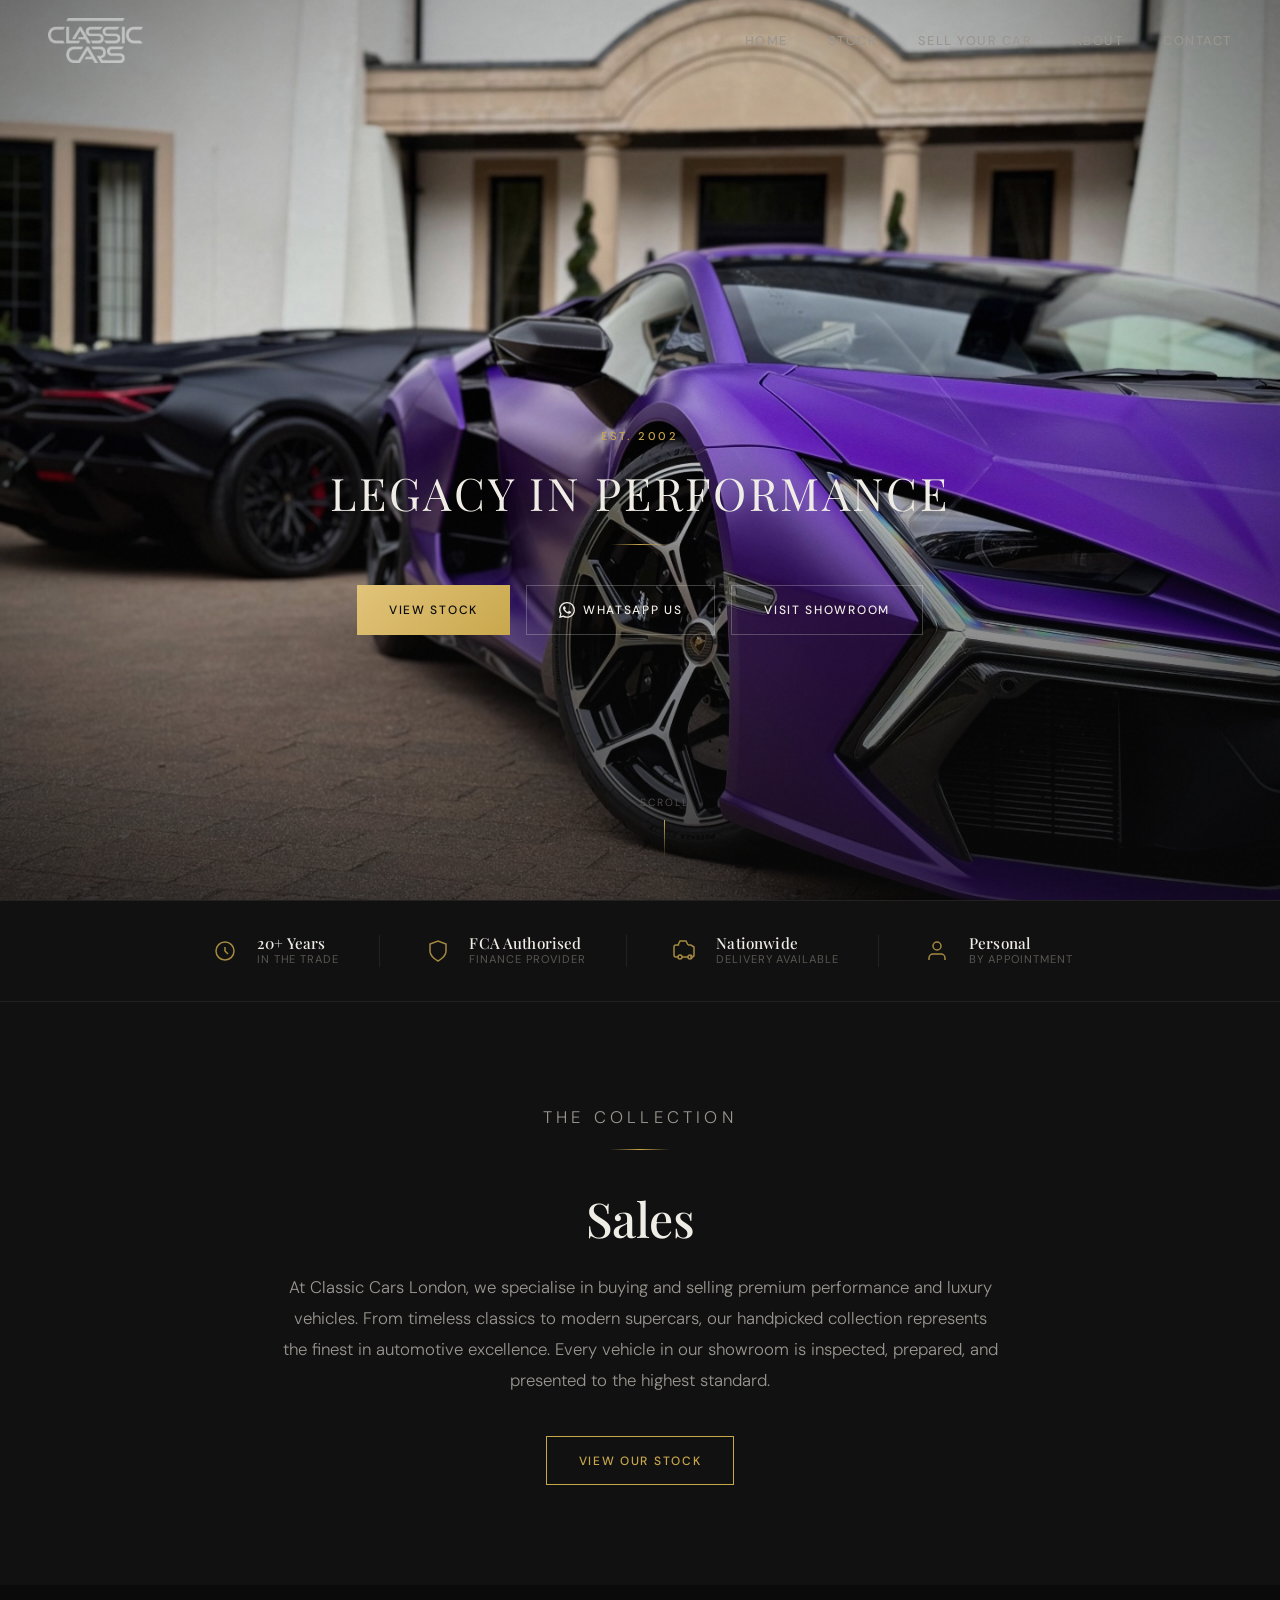
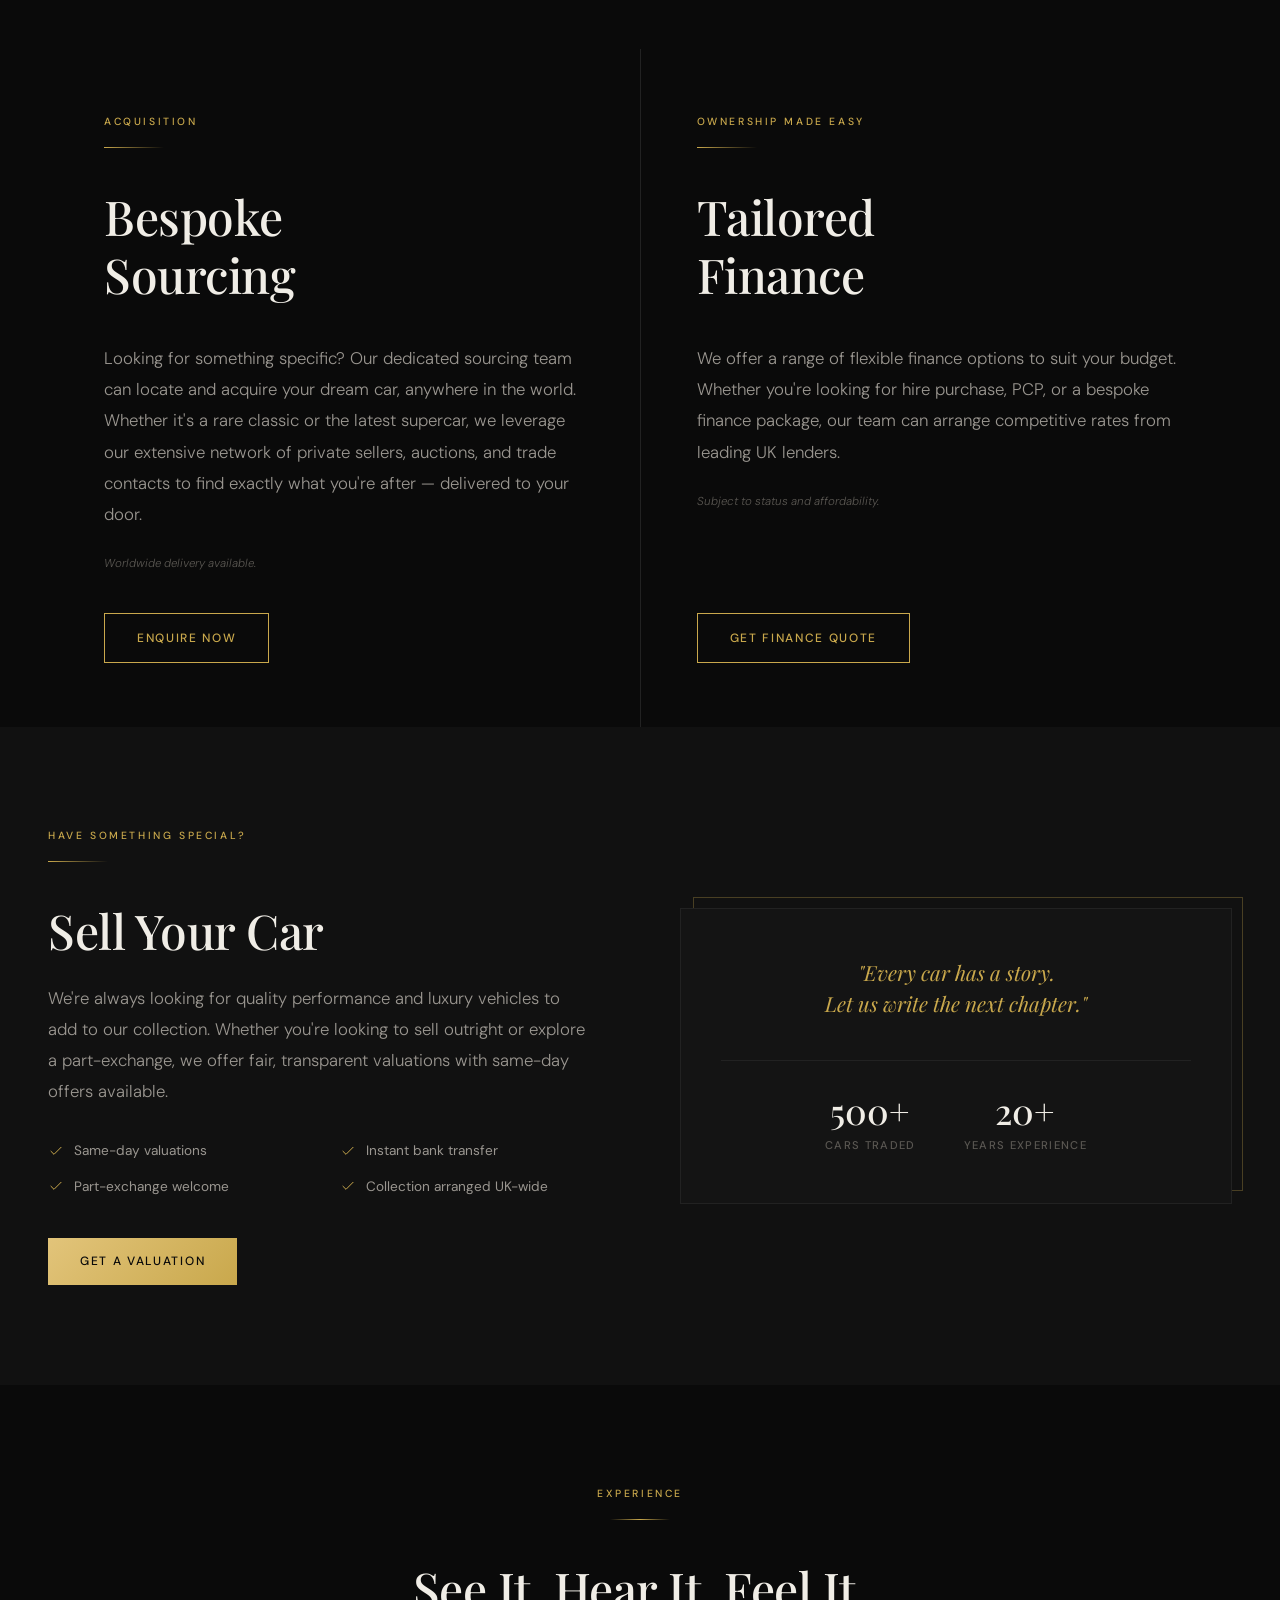
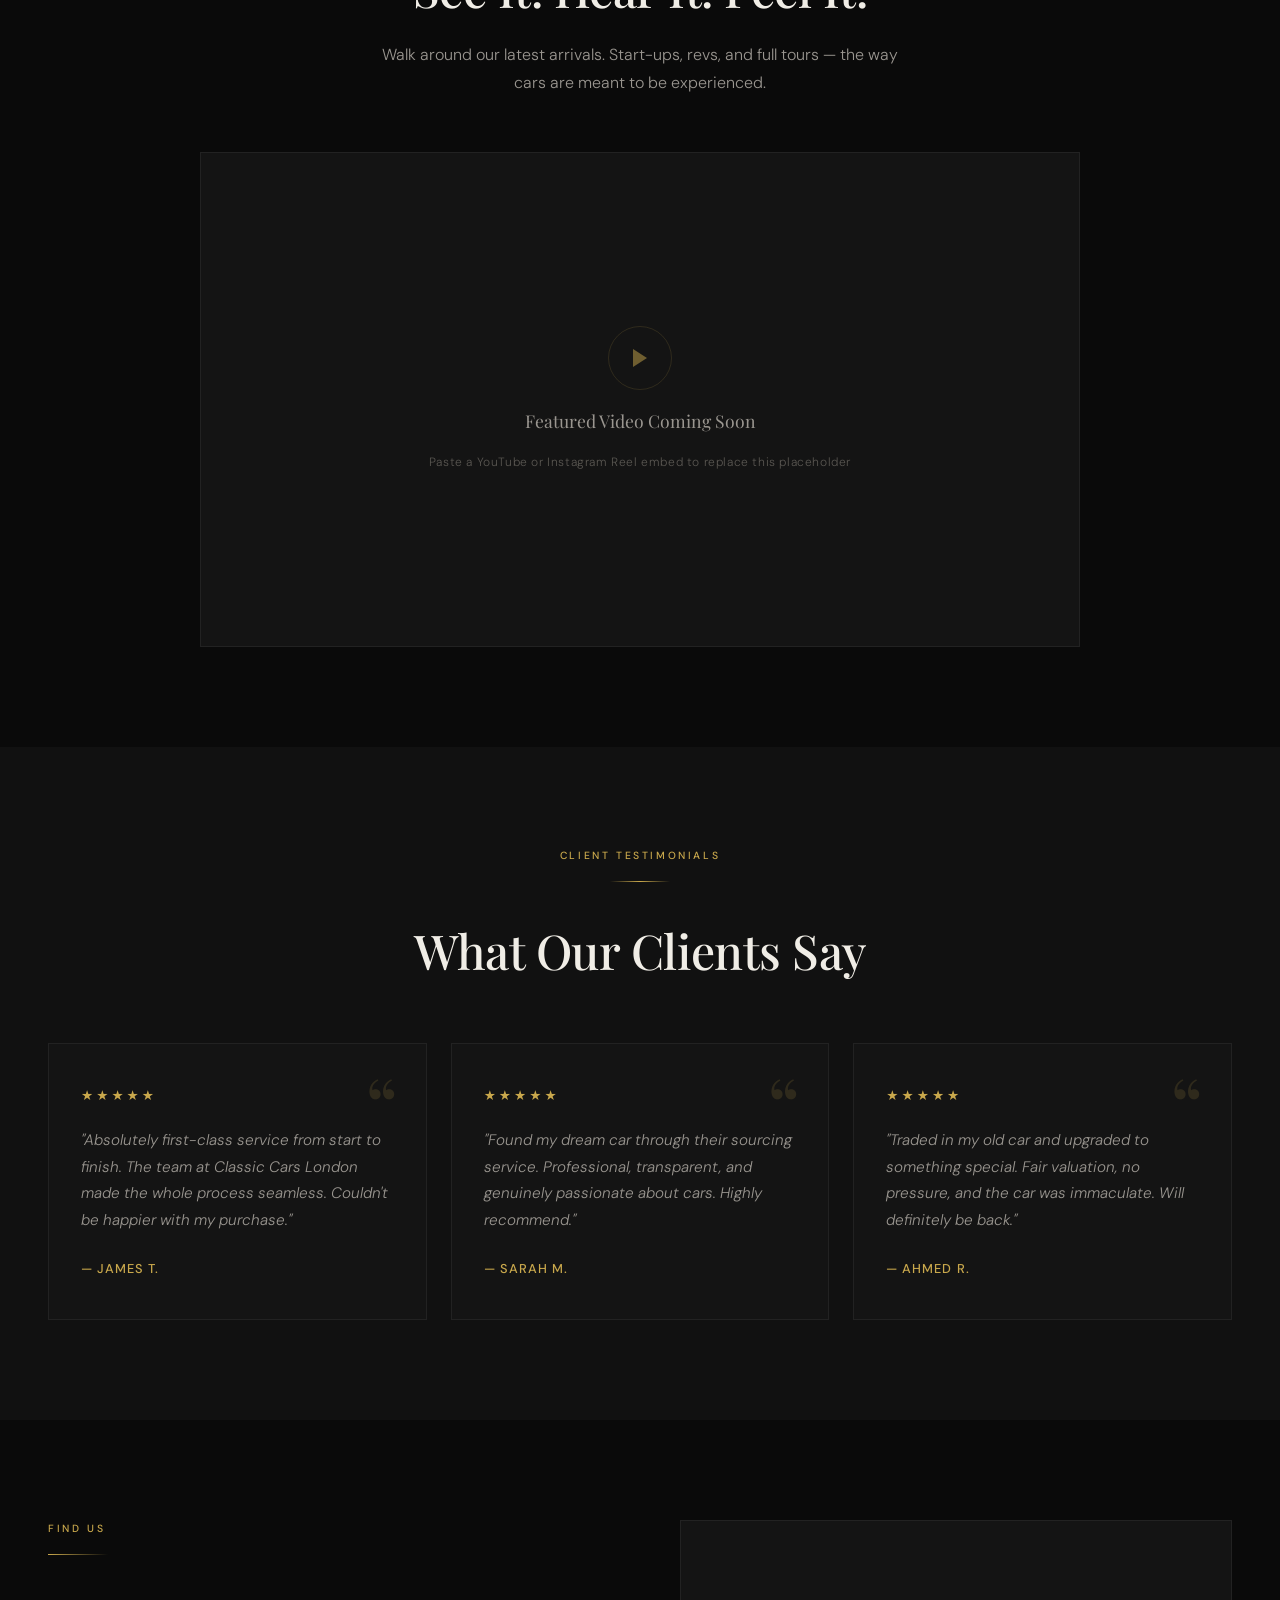
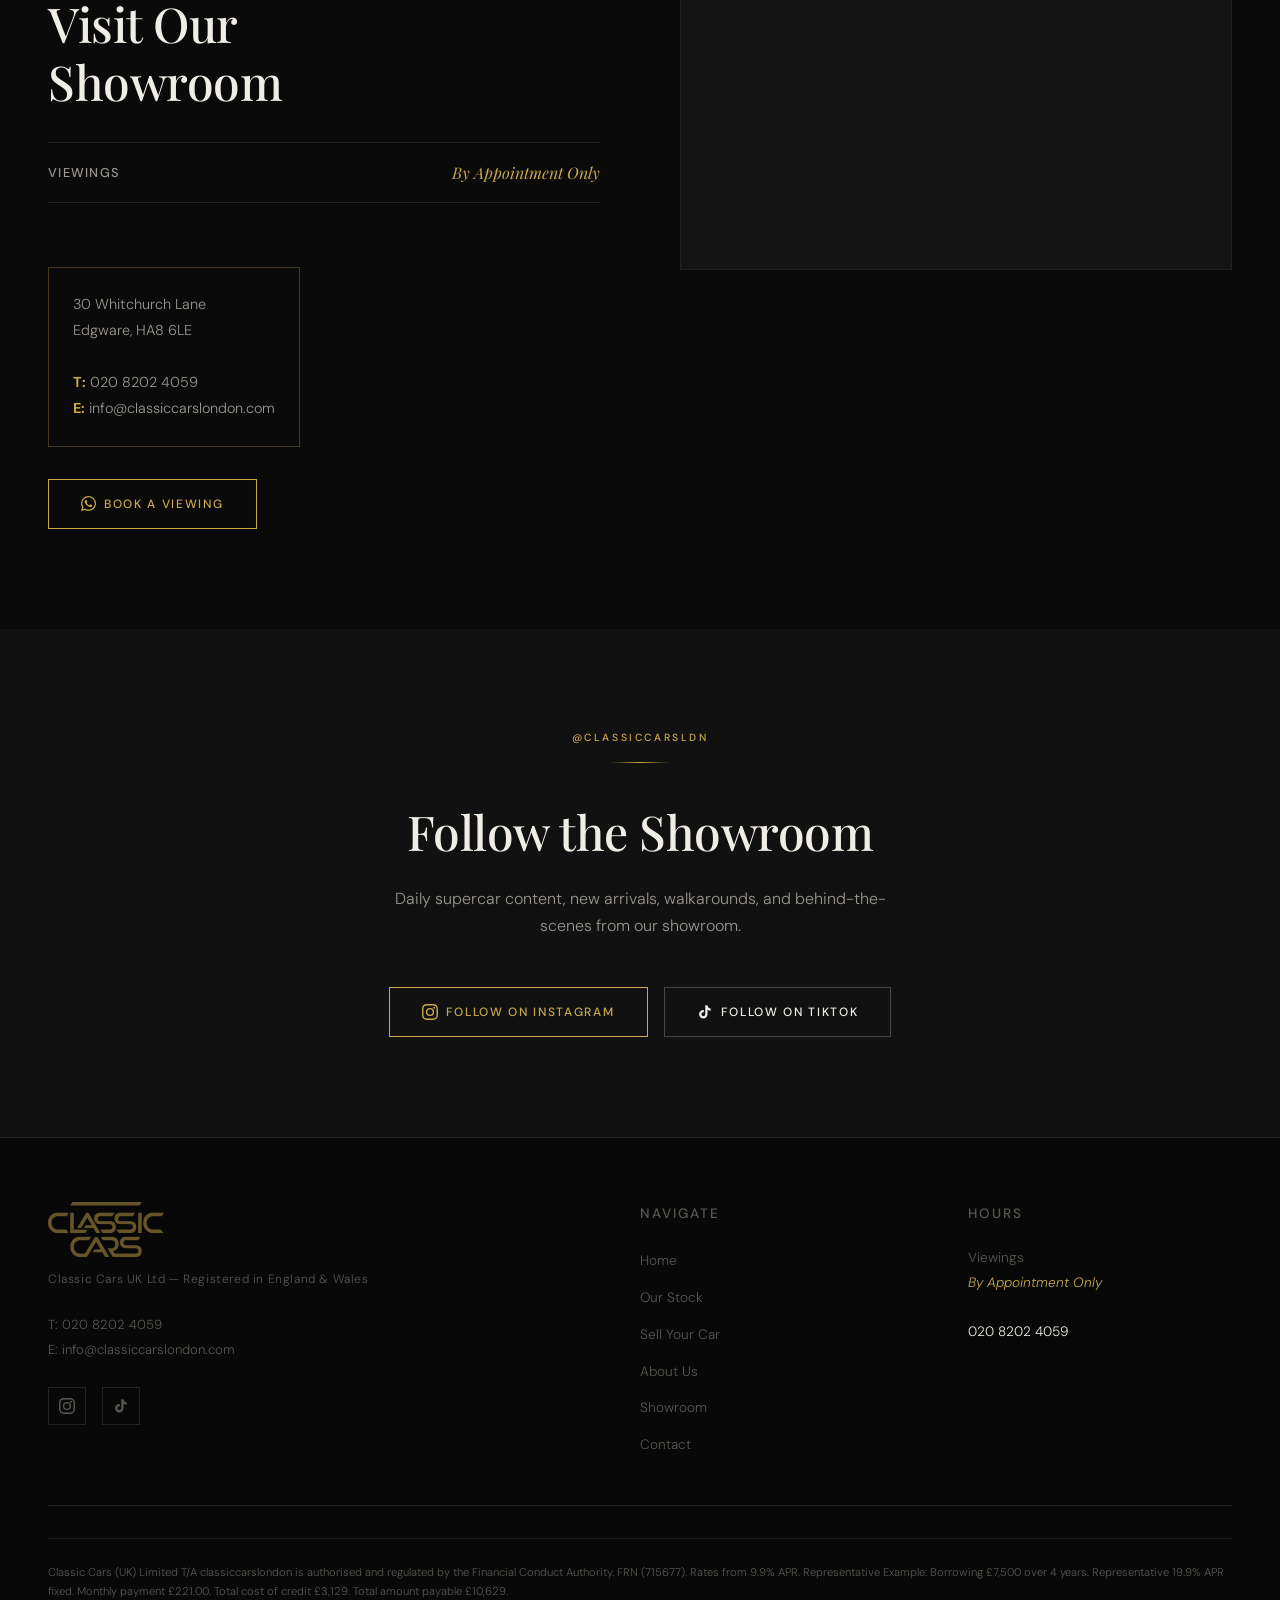
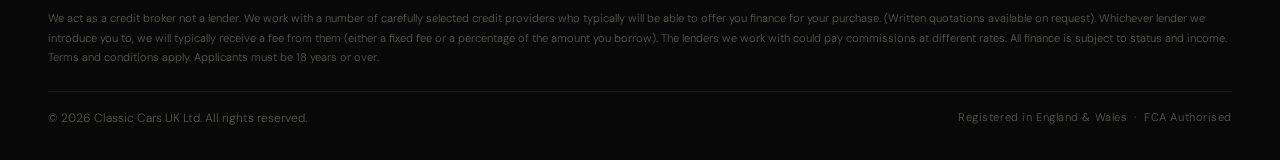
==== commit 86c819b5: "Add AU Finance calculator (PF1) and FCA disclaimer to all pages" ====
--- a/index.html
+++ b/index.html
@@ -482,6 +482,10 @@
 
       </div>
 
+      <div class="footer__fca-disclaimer">
+        <p>Classic Cars (UK) Limited T/A classiccarslondon is authorised and regulated by the Financial Conduct Authority. FRN (715677). Rates from 9.9% APR. Representative Example: Borrowing £7,500 over 4 years. Representative 19.9% APR fixed. Monthly payment £221.00. Total cost of credit £3,129. Total amount payable £10,629.</p>
+        <p>We act as a credit broker not a lender. We work with a number of carefully selected credit providers who typically will be able to offer you finance for your purchase. (Written quotations available on request). Whichever lender we introduce you to, we will typically receive a fee from them (either a fixed fee or a percentage of the amount you borrow). The lenders we work with could pay commissions at different rates. All finance is subject to status and income. Terms and conditions apply. Applicants must be 18 years or over.</p>
+      </div>
       <div class="footer__bottom">
         <p class="footer__copyright">© 2026 Classic Cars UK Ltd. All rights reserved.</p>
         <p class="footer__legal">Registered in England &amp; Wales &nbsp;·&nbsp; FCA Authorised</p>
--- a/style.css
+++ b/style.css
@@ -1084,6 +1084,25 @@
   font-size: 0.85rem;
   color: var(--text-muted);
   line-height: 1.8;
+}
+
+.footer__fca-disclaimer {
+  padding: 1.5rem 0;
+  margin-bottom: 1rem;
+  border-top: 1px solid rgba(255,255,255,0.08);
+  border-bottom: 1px solid rgba(255,255,255,0.08);
+}
+
+.footer__fca-disclaimer p {
+  font-size: 0.7rem;
+  line-height: 1.7;
+  color: var(--text-muted);
+  margin-bottom: 0.5rem;
+  font-weight: 300;
+}
+
+.footer__fca-disclaimer p:last-child {
+  margin-bottom: 0;
 }
 
 .footer__bottom {
@@ -1282,18 +1301,19 @@
 .vehicle-card__image-wrap {
   position: relative;
   overflow: hidden;
-  height: 220px;
+  aspect-ratio: 4 / 3;
 }
 
 .vehicle-card__image-wrap img {
   width: 100%;
   height: 100%;
   object-fit: cover;
+  object-position: center;
   transition: transform 0.6s cubic-bezier(0.4, 0, 0.2, 1);
 }
 
 .vehicle-card:hover .vehicle-card__image-wrap img {
-  transform: scale(1.06);
+  transform: scale(1.04);
 }
 
 .vehicle-card__badge {
@@ -1311,6 +1331,75 @@
   color: var(--gold);
 }
 
+/* ── Stock Card Carousel Nav ─────────────────────────────── */
+.vehicle-card__img-link {
+  display: block;
+  width: 100%;
+  height: 100%;
+}
+
+.vc-nav {
+  position: absolute;
+  top: 50%;
+  transform: translateY(-50%);
+  width: 34px;
+  height: 34px;
+  background: rgba(10, 10, 10, 0.65);
+  border: 1px solid rgba(255, 255, 255, 0.15);
+  border-radius: 50%;
+  color: white;
+  display: flex;
+  align-items: center;
+  justify-content: center;
+  cursor: pointer;
+  transition: all 0.25s ease;
+  z-index: 3;
+  opacity: 0;
+  pointer-events: none;
+  padding: 0;
+}
+
+.vehicle-card:hover .vc-nav,
+.vehicle-card .vc-nav:focus-visible {
+  opacity: 1;
+  pointer-events: auto;
+}
+
+/* Always show on touch devices */
+@media (hover: none) {
+  .vc-nav {
+    opacity: 1;
+    pointer-events: auto;
+  }
+}
+
+.vc-nav:hover {
+  background: rgba(10, 10, 10, 0.9);
+  border-color: var(--gold);
+}
+
+.vc-nav svg {
+  width: 14px;
+  height: 14px;
+}
+
+.vc-nav--prev { left: 0.6rem; }
+.vc-nav--next { right: 0.6rem; }
+
+.vc-counter {
+  position: absolute;
+  bottom: 0.6rem;
+  right: 0.6rem;
+  background: rgba(10, 10, 10, 0.7);
+  color: var(--text-secondary);
+  font-size: 0.65rem;
+  font-weight: 500;
+  letter-spacing: 0.06em;
+  padding: 0.25rem 0.6rem;
+  border-radius: 3px;
+  z-index: 3;
+}
+
 .vehicle-card__body {
   padding: 1.5rem;
 }
@@ -1558,3 +1647,1313 @@
   z-index: 9999;
   opacity: 0.4;
 }
+
+/* ================================================================
+   VEHICLE DETAIL PAGE
+   ================================================================ */
+
+/* ── Page header ─────────────────────────────────────────────── */
+.vd-header {
+  padding-top: calc(var(--nav-height) + 48px);
+  padding-bottom: 32px;
+  padding-left: 3rem;
+  padding-right: 3rem;
+  background: linear-gradient(180deg, var(--bg-secondary) 0%, var(--bg-primary) 100%);
+  border-bottom: 1px solid var(--border);
+}
+
+.vd-header__inner {
+  max-width: var(--max-width);
+  margin: 0 auto;
+}
+
+.vd-breadcrumb {
+  font-size: 0.72rem;
+  font-weight: 400;
+  letter-spacing: 0.1em;
+  text-transform: uppercase;
+  color: var(--text-muted);
+  margin-bottom: 1rem;
+  display: flex;
+  align-items: center;
+  gap: 0.4rem;
+}
+
+.vd-breadcrumb a {
+  color: var(--gold);
+  transition: opacity var(--transition);
+}
+
+.vd-breadcrumb a:hover {
+  opacity: 0.75;
+}
+
+.vd-breadcrumb__sep {
+  color: var(--border);
+  font-size: 0.9rem;
+}
+
+.vd-title {
+  font-family: var(--font-serif);
+  font-size: clamp(1.8rem, 4vw, 3.2rem);
+  font-weight: 700;
+  letter-spacing: 0.04em;
+  text-transform: uppercase;
+  color: var(--text-primary);
+  line-height: 1.1;
+}
+
+/* ── Hero zone: two-column layout ───────────────────────────── */
+.vd-hero {
+  background: var(--bg-primary);
+  padding: 3rem 3rem 4rem;
+}
+
+.vd-hero__inner {
+  max-width: var(--max-width);
+  margin: 0 auto;
+  display: grid;
+  grid-template-columns: 1fr 380px;
+  gap: 3rem;
+  align-items: start;
+}
+
+/* ── Gallery / Carousel column ───────────────────────────────── */
+.vd-gallery-col {
+  display: flex;
+  flex-direction: column;
+  gap: 1rem;
+}
+
+.vd-carousel {
+  position: relative;
+  overflow: hidden;
+  background: var(--bg-card);
+  border: 1px solid var(--border);
+  aspect-ratio: 16 / 10;
+}
+
+.vd-carousel__track {
+  position: relative;
+  width: 100%;
+  height: 100%;
+}
+
+.vd-slide {
+  position: absolute;
+  inset: 0;
+  opacity: 0;
+  transition: opacity 0.4s cubic-bezier(0.4, 0, 0.2, 1);
+  pointer-events: none;
+}
+
+.vd-slide.active {
+  opacity: 1;
+  pointer-events: auto;
+}
+
+.vd-slide img {
+  width: 100%;
+  height: 100%;
+  object-fit: cover;
+  display: block;
+}
+
+/* Carousel buttons */
+.vd-carousel__btn {
+  position: absolute;
+  top: 50%;
+  transform: translateY(-50%);
+  width: 44px;
+  height: 44px;
+  background: rgba(10, 10, 10, 0.75);
+  backdrop-filter: blur(8px);
+  border: 1px solid rgba(201, 168, 76, 0.3);
+  color: var(--text-primary);
+  display: flex;
+  align-items: center;
+  justify-content: center;
+  cursor: pointer;
+  transition: background var(--transition), border-color var(--transition), color var(--transition);
+  z-index: 10;
+}
+
+.vd-carousel__btn:hover {
+  background: rgba(201, 168, 76, 0.15);
+  border-color: var(--gold);
+  color: var(--gold);
+}
+
+.vd-carousel__btn svg {
+  width: 20px;
+  height: 20px;
+}
+
+.vd-carousel__btn--prev { left: 1rem; }
+.vd-carousel__btn--next { right: 1rem; }
+
+.vd-carousel__counter {
+  position: absolute;
+  bottom: 0.85rem;
+  right: 1rem;
+  font-size: 0.7rem;
+  font-weight: 500;
+  letter-spacing: 0.1em;
+  color: var(--text-secondary);
+  background: rgba(10, 10, 10, 0.7);
+  backdrop-filter: blur(4px);
+  padding: 0.25rem 0.6rem;
+}
+
+/* Thumbnails row */
+.vd-thumbs {
+  display: flex;
+  gap: 0.5rem;
+  overflow-x: auto;
+  scrollbar-width: none;
+  -ms-overflow-style: none;
+  scroll-snap-type: x mandatory;
+}
+
+.vd-thumbs::-webkit-scrollbar {
+  display: none;
+}
+
+.vd-thumb {
+  flex-shrink: 0;
+  width: 80px;
+  height: 56px;
+  overflow: hidden;
+  border: 1px solid var(--border);
+  cursor: pointer;
+  transition: border-color var(--transition);
+  scroll-snap-align: start;
+  opacity: 0.55;
+  transition: opacity var(--transition), border-color var(--transition);
+}
+
+.vd-thumb:hover {
+  opacity: 0.85;
+  border-color: rgba(201, 168, 76, 0.5);
+}
+
+.vd-thumb.active {
+  border-color: var(--gold);
+  opacity: 1;
+}
+
+.vd-thumb img {
+  width: 100%;
+  height: 100%;
+  object-fit: cover;
+  display: block;
+}
+
+/* ── Specs column ────────────────────────────────────────────── */
+.vd-specs-col {
+  display: flex;
+  flex-direction: column;
+  gap: 1.5rem;
+}
+
+.vd-specs-panel {
+  background: var(--bg-card);
+  border: 1px solid var(--border);
+}
+
+.vd-spec-row {
+  display: grid;
+  grid-template-columns: 1fr 1fr;
+  gap: 0.5rem;
+  align-items: center;
+  padding: 0.75rem 1.25rem;
+  border-bottom: 1px solid var(--border);
+}
+
+.vd-spec-row:last-child {
+  border-bottom: none;
+}
+
+.vd-spec-row--price {
+  background: rgba(201, 168, 76, 0.06);
+  border-bottom: none;
+  padding-top: 1rem;
+  padding-bottom: 1rem;
+}
+
+.vd-spec-label {
+  font-size: 0.65rem;
+  font-weight: 600;
+  letter-spacing: 0.14em;
+  text-transform: uppercase;
+  color: var(--text-muted);
+}
+
+.vd-spec-value {
+  font-size: 0.85rem;
+  font-weight: 400;
+  color: var(--text-primary);
+  text-align: right;
+}
+
+.vd-spec-value--price {
+  font-family: var(--font-serif);
+  font-size: 1.4rem;
+  font-weight: 600;
+  color: var(--gold);
+  text-align: right;
+}
+
+/* ── Action buttons ──────────────────────────────────────────── */
+.vd-actions {
+  display: flex;
+  flex-direction: column;
+  gap: 0.6rem;
+}
+
+.vd-btn-enquire {
+  width: 100%;
+  justify-content: center;
+  font-size: 0.8rem;
+  letter-spacing: 0.16em;
+  padding: 1rem 1.5rem;
+}
+
+.vd-btn-phone,
+.vd-btn-whatsapp,
+.vd-btn-back {
+  width: 100%;
+  justify-content: center;
+  font-size: 0.75rem;
+  letter-spacing: 0.12em;
+  padding: 0.85rem 1.5rem;
+}
+
+/* ── Tabs section ────────────────────────────────────────────── */
+.vd-tabs-section {
+  background: var(--bg-secondary);
+  padding: 0 3rem 5rem;
+  border-top: 1px solid var(--border);
+}
+
+.vd-tabs-section__inner {
+  max-width: var(--max-width);
+  margin: 0 auto;
+}
+
+/* Tab navigation */
+.vd-tab-nav {
+  display: flex;
+  border-bottom: 1px solid var(--border);
+  margin-bottom: 3rem;
+}
+
+.vd-tab-btn {
+  background: none;
+  border: none;
+  color: var(--text-muted);
+  font-family: var(--font-sans);
+  font-size: 0.75rem;
+  font-weight: 500;
+  letter-spacing: 0.14em;
+  text-transform: uppercase;
+  padding: 1.2rem 2rem;
+  cursor: pointer;
+  position: relative;
+  transition: color var(--transition);
+}
+
+.vd-tab-btn::after {
+  content: '';
+  position: absolute;
+  bottom: -1px;
+  left: 0;
+  right: 0;
+  height: 2px;
+  background: var(--gold);
+  transform: scaleX(0);
+  transition: transform var(--transition);
+}
+
+.vd-tab-btn:hover {
+  color: var(--text-secondary);
+}
+
+.vd-tab-btn.active {
+  color: var(--gold);
+}
+
+.vd-tab-btn.active::after {
+  transform: scaleX(1);
+}
+
+/* Tab panels */
+.vd-tab-panel {
+  display: none;
+}
+
+.vd-tab-panel.active {
+  display: block;
+}
+
+/* Description tab */
+.vd-description__highlights {
+  margin-bottom: 2.5rem;
+}
+
+.vd-highlight-row {
+  display: grid;
+  grid-template-columns: repeat(4, 1fr);
+  gap: 1px;
+  background: var(--border);
+  border: 1px solid var(--border);
+}
+
+.vd-highlight-item {
+  background: var(--bg-card);
+  padding: 1.25rem 1.5rem;
+  display: flex;
+  flex-direction: column;
+  gap: 0.3rem;
+}
+
+.vd-highlight-label {
+  font-size: 0.65rem;
+  font-weight: 500;
+  letter-spacing: 0.14em;
+  text-transform: uppercase;
+  color: var(--text-muted);
+}
+
+.vd-highlight-value {
+  font-family: var(--font-serif);
+  font-size: 1.1rem;
+  font-weight: 500;
+  color: var(--text-primary);
+}
+
+.vd-description__text {
+  font-size: 1rem;
+  font-weight: 300;
+  line-height: 1.85;
+  color: var(--text-secondary);
+  max-width: 820px;
+}
+
+/* Options tab */
+.vd-options__intro {
+  font-size: 0.9rem;
+  font-weight: 300;
+  color: var(--text-secondary);
+  margin-bottom: 2rem;
+  line-height: 1.7;
+}
+
+.vd-options-grid {
+  display: grid;
+  grid-template-columns: 1fr 1fr;
+  gap: 0 4rem;
+}
+
+.vd-options-list {
+  list-style: none;
+  display: flex;
+  flex-direction: column;
+  gap: 0;
+}
+
+.vd-options-list li {
+  display: flex;
+  align-items: baseline;
+  gap: 0.75rem;
+  padding: 0.7rem 0;
+  border-bottom: 1px solid var(--border);
+  font-size: 0.875rem;
+  font-weight: 300;
+  color: var(--text-secondary);
+  line-height: 1.4;
+}
+
+.vd-options-list li:first-child {
+  border-top: 1px solid var(--border);
+}
+
+.vd-option-check {
+  color: var(--gold);
+  font-size: 0.75rem;
+  flex-shrink: 0;
+  font-weight: 600;
+}
+
+/* Gallery tab */
+.vd-gallery-grid {
+  display: grid;
+  grid-template-columns: repeat(3, 1fr);
+  gap: 0.75rem;
+}
+
+.vd-gallery-item {
+  overflow: hidden;
+  border: 1px solid var(--border);
+  aspect-ratio: 16 / 10;
+  cursor: pointer;
+  transition: border-color var(--transition);
+}
+
+.vd-gallery-item:hover {
+  border-color: var(--border-gold);
+}
+
+.vd-gallery-item img {
+  width: 100%;
+  height: 100%;
+  object-fit: cover;
+  transition: transform 0.5s cubic-bezier(0.4, 0, 0.2, 1);
+  display: block;
+}
+
+.vd-gallery-item:hover img {
+  transform: scale(1.04);
+}
+
+.vd-no-gallery {
+  font-size: 0.85rem;
+  color: var(--text-muted);
+  font-style: italic;
+  padding: 2rem 0;
+}
+
+/* Not-found state */
+.detail-not-found {
+  max-width: var(--max-width);
+  margin: calc(var(--nav-height) + 4rem) auto 4rem;
+  padding: 0 3rem;
+  text-align: center;
+}
+
+.detail-not-found h1 {
+  font-family: var(--font-serif);
+  font-size: 2.5rem;
+  margin-bottom: 1rem;
+}
+
+.detail-not-found p {
+  color: var(--text-secondary);
+  font-weight: 300;
+}
+
+/* ── Detail page responsive ──────────────────────────────────── */
+@media (max-width: 1100px) {
+  .vd-hero__inner {
+    grid-template-columns: 1fr 340px;
+    gap: 2rem;
+  }
+}
+
+@media (max-width: 900px) {
+  .vd-hero__inner {
+    grid-template-columns: 1fr;
+    gap: 2rem;
+  }
+
+  .vd-specs-col {
+    /* Specs panel becomes full-width below image */
+  }
+
+  .vd-highlight-row {
+    grid-template-columns: repeat(2, 1fr);
+  }
+
+  .vd-gallery-grid {
+    grid-template-columns: repeat(2, 1fr);
+  }
+}
+
+@media (max-width: 768px) {
+  .vd-header,
+  .vd-hero,
+  .vd-tabs-section {
+    padding-left: 1.5rem;
+    padding-right: 1.5rem;
+  }
+
+  .vd-title {
+    font-size: clamp(1.5rem, 6vw, 2.2rem);
+  }
+
+  .vd-options-grid {
+    grid-template-columns: 1fr;
+    gap: 0;
+  }
+
+  .vd-tab-btn {
+    padding: 1rem 1.25rem;
+    font-size: 0.7rem;
+  }
+
+  .vd-actions {
+    display: grid;
+    grid-template-columns: 1fr 1fr;
+    gap: 0.5rem;
+  }
+
+  .vd-btn-enquire {
+    grid-column: 1 / -1;
+  }
+}
+
+@media (max-width: 500px) {
+  .vd-highlight-row {
+    grid-template-columns: 1fr 1fr;
+  }
+
+  .vd-gallery-grid {
+    grid-template-columns: 1fr 1fr;
+  }
+
+  .vd-actions {
+    grid-template-columns: 1fr;
+  }
+}
+
+/* ── Fix spec value wrapping on mobile ───────────────────────── */
+@media (max-width: 500px) {
+  .vd-spec-row {
+    grid-template-columns: 1fr;
+    gap: 0.15rem;
+  }
+  
+  .vd-spec-value,
+  .vd-spec-value--price {
+    text-align: left;
+  }
+  
+  .vd-spec-row--price {
+    flex-direction: column;
+    align-items: flex-start;
+  }
+}
+
+/* ================================================================
+   EUROPEAN PRESTIGE — Vehicle Detail Page (New Layout)
+   ================================================================ */
+
+/* ── Loading state ──────────────────────────────────────────── */
+.vd-loading {
+  min-height: 80vh;
+  display: flex;
+  align-items: center;
+  justify-content: center;
+}
+
+.vd-loading__inner {
+  display: flex;
+  flex-direction: column;
+  align-items: center;
+  gap: 1.5rem;
+  color: var(--text-muted);
+  font-size: 0.8rem;
+  letter-spacing: 0.1em;
+  text-transform: uppercase;
+}
+
+.vd-loading__spinner {
+  width: 36px;
+  height: 36px;
+  border: 1.5px solid var(--border);
+  border-top-color: var(--gold);
+  border-radius: 50%;
+  animation: vd-spin 0.9s linear infinite;
+}
+
+@keyframes vd-spin {
+  to { transform: rotate(360deg); }
+}
+
+/* Force nav to always be solid on detail page */
+body.detail-page .nav {
+  background-color: rgba(10, 10, 10, 0.97);
+  backdrop-filter: blur(20px);
+  -webkit-backdrop-filter: blur(20px);
+  border-bottom: 1px solid var(--border);
+}
+
+/* ── Not Found ──────────────────────────────────────────────── */
+.vd-not-found {
+  min-height: 70vh;
+  display: flex;
+  align-items: center;
+  justify-content: center;
+}
+
+.vd-not-found__inner {
+  text-align: center;
+  padding: 3rem;
+}
+
+.vd-not-found__inner h1 {
+  font-family: var(--font-serif);
+  font-size: 2.5rem;
+  margin-bottom: 1rem;
+}
+
+.vd-not-found__inner p {
+  color: var(--text-secondary);
+  font-weight: 300;
+}
+
+/* ── Title Bar ──────────────────────────────────────────────── */
+.vd-title-bar {
+  padding-top: calc(var(--nav-height) + 24px);
+  background: var(--bg-secondary);
+  border-bottom: 1px solid var(--border);
+}
+
+.vd-title-bar__inner {
+  max-width: var(--max-width);
+  margin: 0 auto;
+  padding: 0 3rem 1.25rem;
+  display: flex;
+  align-items: flex-end;
+  justify-content: space-between;
+  gap: 2rem;
+}
+
+.vd-title-bar__left {
+  display: flex;
+  flex-direction: column;
+  gap: 0.5rem;
+}
+
+.vd-back-link {
+  display: inline-flex;
+  align-items: center;
+  gap: 0.35rem;
+  font-size: 0.7rem;
+  font-weight: 500;
+  letter-spacing: 0.1em;
+  text-transform: uppercase;
+  color: var(--gold);
+  transition: opacity var(--transition);
+}
+
+.vd-back-link:hover {
+  opacity: 0.7;
+}
+
+.vd-title {
+  font-family: var(--font-serif);
+  font-size: clamp(1.6rem, 3.5vw, 2.6rem);
+  font-weight: 700;
+  letter-spacing: 0.04em;
+  text-transform: uppercase;
+  color: var(--text-primary);
+  line-height: 1.1;
+}
+
+.vd-title-sub {
+  font-weight: 400;
+  color: var(--text-secondary);
+  font-size: 0.7em;
+}
+
+.vd-price-tag {
+  font-family: var(--font-serif);
+  font-size: clamp(1.4rem, 3vw, 2rem);
+  font-weight: 600;
+  color: var(--gold);
+  white-space: nowrap;
+}
+
+/* ── Key Specs Bar ─────────────────────────────────────────── */
+.vd-key-specs-bar {
+  background: var(--bg-primary);
+  border-top: 1px solid var(--border);
+}
+
+.vd-key-specs-bar__inner {
+  max-width: var(--max-width);
+  margin: 0 auto;
+  padding: 0.85rem 3rem;
+  display: flex;
+  gap: 2.5rem;
+  flex-wrap: wrap;
+}
+
+.vd-key-spec {
+  display: flex;
+  align-items: center;
+  gap: 0.5rem;
+  font-size: 0.78rem;
+  font-weight: 400;
+  color: var(--text-secondary);
+  letter-spacing: 0.02em;
+}
+
+.vd-key-spec .spec-icon {
+  width: 16px;
+  height: 16px;
+  color: var(--gold);
+  flex-shrink: 0;
+}
+
+/* ── Main Content: Gallery + Sidebar ────────────────────────── */
+.vd-main {
+  background: var(--bg-primary);
+  padding: 2.5rem 0 3rem;
+}
+
+.vd-main__inner {
+  max-width: var(--max-width);
+  margin: 0 auto;
+  padding: 0 3rem;
+  display: grid;
+  grid-template-columns: 1fr 380px;
+  gap: 2.5rem;
+  align-items: start;
+  overflow: hidden;
+}
+
+/* ── Gallery ────────────────────────────────────────────────── */
+.vd-gallery {
+  display: flex;
+  flex-direction: column;
+  gap: 0.75rem;
+  min-width: 0;
+  overflow: hidden;
+}
+
+.vd-gallery__main {
+  position: relative;
+  overflow: hidden;
+  background: var(--bg-card);
+  border: 1px solid var(--border);
+  aspect-ratio: 4 / 3;
+  border-radius: 4px;
+}
+
+.vd-gallery__main img {
+  width: 100%;
+  height: 100%;
+  object-fit: cover;
+  display: block;
+  transition: opacity 0.35s ease;
+}
+
+.vd-gallery__nav {
+  position: absolute;
+  top: 50%;
+  transform: translateY(-50%);
+  width: 42px;
+  height: 42px;
+  background: rgba(10, 10, 10, 0.7);
+  border: 1px solid rgba(255, 255, 255, 0.15);
+  border-radius: 50%;
+  color: white;
+  display: flex;
+  align-items: center;
+  justify-content: center;
+  cursor: pointer;
+  transition: all var(--transition);
+  z-index: 2;
+}
+
+.vd-gallery__nav:hover {
+  background: rgba(10, 10, 10, 0.9);
+  border-color: var(--gold);
+}
+
+.vd-gallery__nav svg {
+  width: 18px;
+  height: 18px;
+}
+
+.vd-gallery__nav--prev { left: 1rem; }
+.vd-gallery__nav--next { right: 1rem; }
+
+.vd-gallery__counter {
+  position: absolute;
+  bottom: 1rem;
+  right: 1rem;
+  background: rgba(10, 10, 10, 0.75);
+  color: var(--text-secondary);
+  font-size: 0.7rem;
+  font-weight: 500;
+  letter-spacing: 0.08em;
+  padding: 0.35rem 0.8rem;
+  border-radius: 4px;
+  z-index: 2;
+}
+
+/* ── Thumbnail Strip ──────────────────────────────────────── */
+.vd-gallery__thumbs {
+  display: flex;
+  gap: 0.5rem;
+  overflow-x: auto;
+  padding-bottom: 0.25rem;
+  scrollbar-width: thin;
+  scrollbar-color: var(--border) transparent;
+}
+
+.vd-gallery__thumbs::-webkit-scrollbar {
+  height: 4px;
+}
+
+.vd-gallery__thumbs::-webkit-scrollbar-thumb {
+  background: var(--border);
+  border-radius: 2px;
+}
+
+.vd-thumb {
+  flex-shrink: 0;
+  width: 80px;
+  height: 54px;
+  overflow: hidden;
+  border: 2px solid transparent;
+  cursor: pointer;
+  transition: border-color var(--transition), opacity var(--transition);
+  opacity: 0.6;
+}
+
+.vd-thumb:hover {
+  opacity: 0.85;
+}
+
+.vd-thumb.active {
+  border-color: var(--gold);
+  opacity: 1;
+}
+
+.vd-thumb img {
+  width: 100%;
+  height: 100%;
+  object-fit: cover;
+  display: block;
+}
+
+/* ── Sidebar: Specs Panel ─────────────────────────────────── */
+.vd-sidebar {
+  display: flex;
+  flex-direction: column;
+  gap: 1.5rem;
+}
+
+.vd-specs-panel {
+  background: var(--bg-card);
+  border: 1px solid var(--border);
+  padding: 0;
+}
+
+.vd-specs-panel__heading {
+  font-family: var(--font-sans);
+  font-size: 0.7rem;
+  font-weight: 600;
+  letter-spacing: 0.14em;
+  text-transform: uppercase;
+  color: var(--text-muted);
+  padding: 1.25rem 1.5rem;
+  border-bottom: 1px solid var(--border);
+}
+
+.vd-spec-row {
+  display: flex;
+  justify-content: space-between;
+  align-items: baseline;
+  padding: 0.8rem 1.5rem;
+  border-bottom: 1px solid var(--border);
+  gap: 1rem;
+}
+
+.vd-spec-row:last-child {
+  border-bottom: none;
+}
+
+.vd-spec-row--highlight {
+  background: rgba(201, 168, 76, 0.06);
+}
+
+.vd-spec-label {
+  font-size: 0.78rem;
+  font-weight: 600;
+  text-transform: uppercase;
+  letter-spacing: 0.08em;
+  color: var(--text-primary);
+  flex-shrink: 0;
+}
+
+.vd-spec-value {
+  font-size: 0.82rem;
+  font-weight: 300;
+  color: var(--text-secondary);
+  text-align: right;
+}
+
+.vd-spec-value--gold {
+  color: var(--gold);
+  font-weight: 600;
+  font-family: var(--font-serif);
+  font-size: 1rem;
+}
+
+/* ── Action Buttons ──────────────────────────────────────── */
+.vd-actions {
+  display: flex;
+  flex-direction: column;
+  gap: 0.6rem;
+}
+
+.vd-btn {
+  display: inline-flex;
+  align-items: center;
+  justify-content: center;
+  gap: 0.6rem;
+  padding: 0.9rem 1.5rem;
+  font-family: var(--font-sans);
+  font-size: 0.75rem;
+  font-weight: 600;
+  letter-spacing: 0.12em;
+  text-transform: uppercase;
+  text-decoration: none;
+  border: none;
+  cursor: pointer;
+  transition: all var(--transition);
+}
+
+.vd-btn--gold {
+  background: linear-gradient(135deg, var(--gold-light) 0%, var(--gold) 50%, var(--gold-dark) 100%);
+  color: #0a0a0a;
+}
+
+.vd-btn--gold:hover {
+  filter: brightness(1.1);
+  transform: translateY(-1px);
+}
+
+.vd-btn--outline {
+  background: transparent;
+  border: 1px solid var(--border);
+  color: var(--text-primary);
+}
+
+.vd-btn--outline:hover {
+  border-color: var(--gold);
+  color: var(--gold);
+}
+
+.vd-btn--back svg {
+  width: 14px;
+  height: 14px;
+}
+
+/* ── Tabs Section ────────────────────────────────────────── */
+.vd-tabs {
+  background: var(--bg-primary);
+  padding: 0 0 5rem;
+  border-top: 1px solid var(--border);
+}
+
+.vd-tabs__inner {
+  max-width: var(--max-width);
+  margin: 0 auto;
+  padding: 0 3rem;
+}
+
+.vd-tab-nav {
+  display: flex;
+  border-bottom: 1px solid var(--border);
+  margin-bottom: 2.5rem;
+}
+
+.vd-tab-btn {
+  background: none;
+  border: none;
+  color: var(--text-muted);
+  font-family: var(--font-sans);
+  font-size: 0.75rem;
+  font-weight: 500;
+  letter-spacing: 0.14em;
+  text-transform: uppercase;
+  padding: 1.2rem 2rem;
+  cursor: pointer;
+  position: relative;
+  transition: color var(--transition);
+}
+
+.vd-tab-btn::after {
+  content: '';
+  position: absolute;
+  bottom: -1px;
+  left: 0;
+  right: 0;
+  height: 2px;
+  background: var(--gold);
+  transform: scaleX(0);
+  transition: transform var(--transition);
+}
+
+.vd-tab-btn:hover {
+  color: var(--text-secondary);
+}
+
+.vd-tab-btn.active {
+  color: var(--gold);
+}
+
+.vd-tab-btn.active::after {
+  transform: scaleX(1);
+}
+
+.vd-tab-panel {
+  display: none;
+}
+
+.vd-tab-panel.active {
+  display: block;
+}
+
+/* ── Description Tab ─────────────────────────────────────── */
+.vd-description p {
+  font-size: 1rem;
+  font-weight: 300;
+  line-height: 1.9;
+  color: var(--text-secondary);
+  max-width: 820px;
+}
+
+/* ── Options Tab ─────────────────────────────────────────── */
+.vd-options-intro {
+  font-size: 0.9rem;
+  font-weight: 300;
+  color: var(--text-secondary);
+  margin-bottom: 2rem;
+  line-height: 1.7;
+}
+
+.vd-options-grid {
+  display: grid;
+  grid-template-columns: 1fr;
+  gap: 0;
+}
+
+.vd-options-list {
+  list-style: none;
+  display: grid;
+  grid-template-columns: 1fr 1fr;
+  gap: 0;
+}
+
+.vd-options-list li {
+  display: flex;
+  align-items: baseline;
+  gap: 0.75rem;
+  padding: 0.7rem 0;
+  border-bottom: 1px solid var(--border);
+  font-size: 0.85rem;
+  font-weight: 300;
+  color: var(--text-secondary);
+  line-height: 1.4;
+}
+
+.vd-opt-check {
+  color: var(--gold);
+  font-size: 0.7rem;
+  flex-shrink: 0;
+  font-weight: 600;
+}
+
+/* ── Finance Tab ─────────────────────────────────────────── */
+.vd-finance-calc {
+  padding: 2rem 0;
+}
+
+.vd-finance-iframe-wrap {
+  width: 100%;
+  max-width: 800px;
+  margin: 0 auto 2rem;
+  background: #fff;
+  border-radius: 8px;
+  overflow: hidden;
+}
+
+.vd-finance-iframe-wrap iframe {
+  display: block;
+  width: 100%;
+  height: 1250px;
+  border: none;
+}
+
+.vd-finance-contact {
+  display: flex;
+  gap: 1rem;
+  flex-wrap: wrap;
+  align-items: center;
+  margin-top: 2rem;
+}
+
+.vd-finance-contact p {
+  width: 100%;
+  font-size: 0.95rem;
+  font-weight: 300;
+  color: var(--text-secondary);
+  margin-bottom: 0.5rem;
+}
+
+.vd-finance-disclaimer {
+  margin-top: 2.5rem;
+  padding-top: 1.5rem;
+  border-top: 1px solid rgba(255,255,255,0.1);
+}
+
+.vd-finance-disclaimer p {
+  font-size: 0.75rem;
+  line-height: 1.6;
+  color: var(--text-secondary);
+  margin-bottom: 0.75rem;
+  font-weight: 300;
+}
+
+/* ── Vehicle Card Link Wrapper ───────────────────────────── */
+.vehicle-card__link {
+  display: block;
+  text-decoration: none;
+  color: inherit;
+  height: 100%;
+}
+
+.vehicle-card__subtitle {
+  font-weight: 300;
+  color: var(--text-secondary);
+  font-size: 0.85em;
+}
+
+/* ── Detail Page Responsive ──────────────────────────────── */
+@media (max-width: 1100px) {
+  .vd-main__inner {
+    grid-template-columns: 1fr 340px;
+    gap: 2rem;
+  }
+}
+
+@media (max-width: 900px) {
+  .vd-main__inner {
+    grid-template-columns: 1fr;
+    gap: 2rem;
+  }
+
+  .vd-title-bar__inner {
+    flex-direction: column;
+    align-items: flex-start;
+    gap: 0.75rem;
+  }
+
+  .vd-options-list {
+    grid-template-columns: 1fr;
+  }
+}
+
+@media (max-width: 768px) {
+  .vd-title-bar__inner,
+  .vd-tabs__inner,
+  .vd-key-specs-bar__inner {
+    padding-left: 1.5rem;
+    padding-right: 1.5rem;
+  }
+
+  .vd-main__inner {
+    padding-left: 0;
+    padding-right: 0;
+  }
+
+  .vd-gallery {
+    padding: 0;
+  }
+
+  .vd-gallery__main {
+    border-radius: 0;
+    border-left: none;
+    border-right: none;
+  }
+
+  .vd-gallery__thumbs {
+    padding-left: 1rem;
+    padding-right: 1rem;
+  }
+
+  .vd-sidebar {
+    padding-left: 1.5rem;
+    padding-right: 1.5rem;
+  }
+
+  .vd-title {
+    font-size: clamp(1.3rem, 5.5vw, 2rem);
+  }
+
+  .vd-tab-btn {
+    padding: 1rem 1rem;
+    font-size: 0.68rem;
+  }
+
+  .vd-gallery__nav {
+    width: 36px;
+    height: 36px;
+  }
+
+  .vd-gallery__nav svg {
+    width: 14px;
+    height: 14px;
+  }
+
+  .vd-gallery__nav--prev { left: 0.5rem; }
+  .vd-gallery__nav--next { right: 0.5rem; }
+
+  .vd-key-specs-bar {
+    overflow-x: auto;
+    -webkit-overflow-scrolling: touch;
+  }
+
+  .vd-key-specs-bar__inner {
+    gap: 1.25rem;
+    flex-wrap: nowrap;
+    padding-left: 1.5rem;
+    padding-right: 1.5rem;
+    white-space: nowrap;
+  }
+
+  .vd-key-spec {
+    font-size: 0.72rem;
+    flex-shrink: 0;
+  }
+
+  .vd-main {
+    padding-top: 1.5rem;
+  }
+}
+
+@media (max-width: 500px) {
+  .vd-spec-row {
+    flex-direction: column;
+    gap: 0.15rem;
+    padding: 0.65rem 1.25rem;
+  }
+
+  .vd-spec-value {
+    text-align: left;
+  }
+
+  .vd-thumb {
+    width: 64px;
+    height: 44px;
+  }
+
+  .vd-finance-contact {
+    flex-direction: column;
+  }
+
+  .vd-key-specs-bar__inner {
+    gap: 0.75rem;
+  }
+
+  .vd-key-spec {
+    font-size: 0.68rem;
+  }
+}
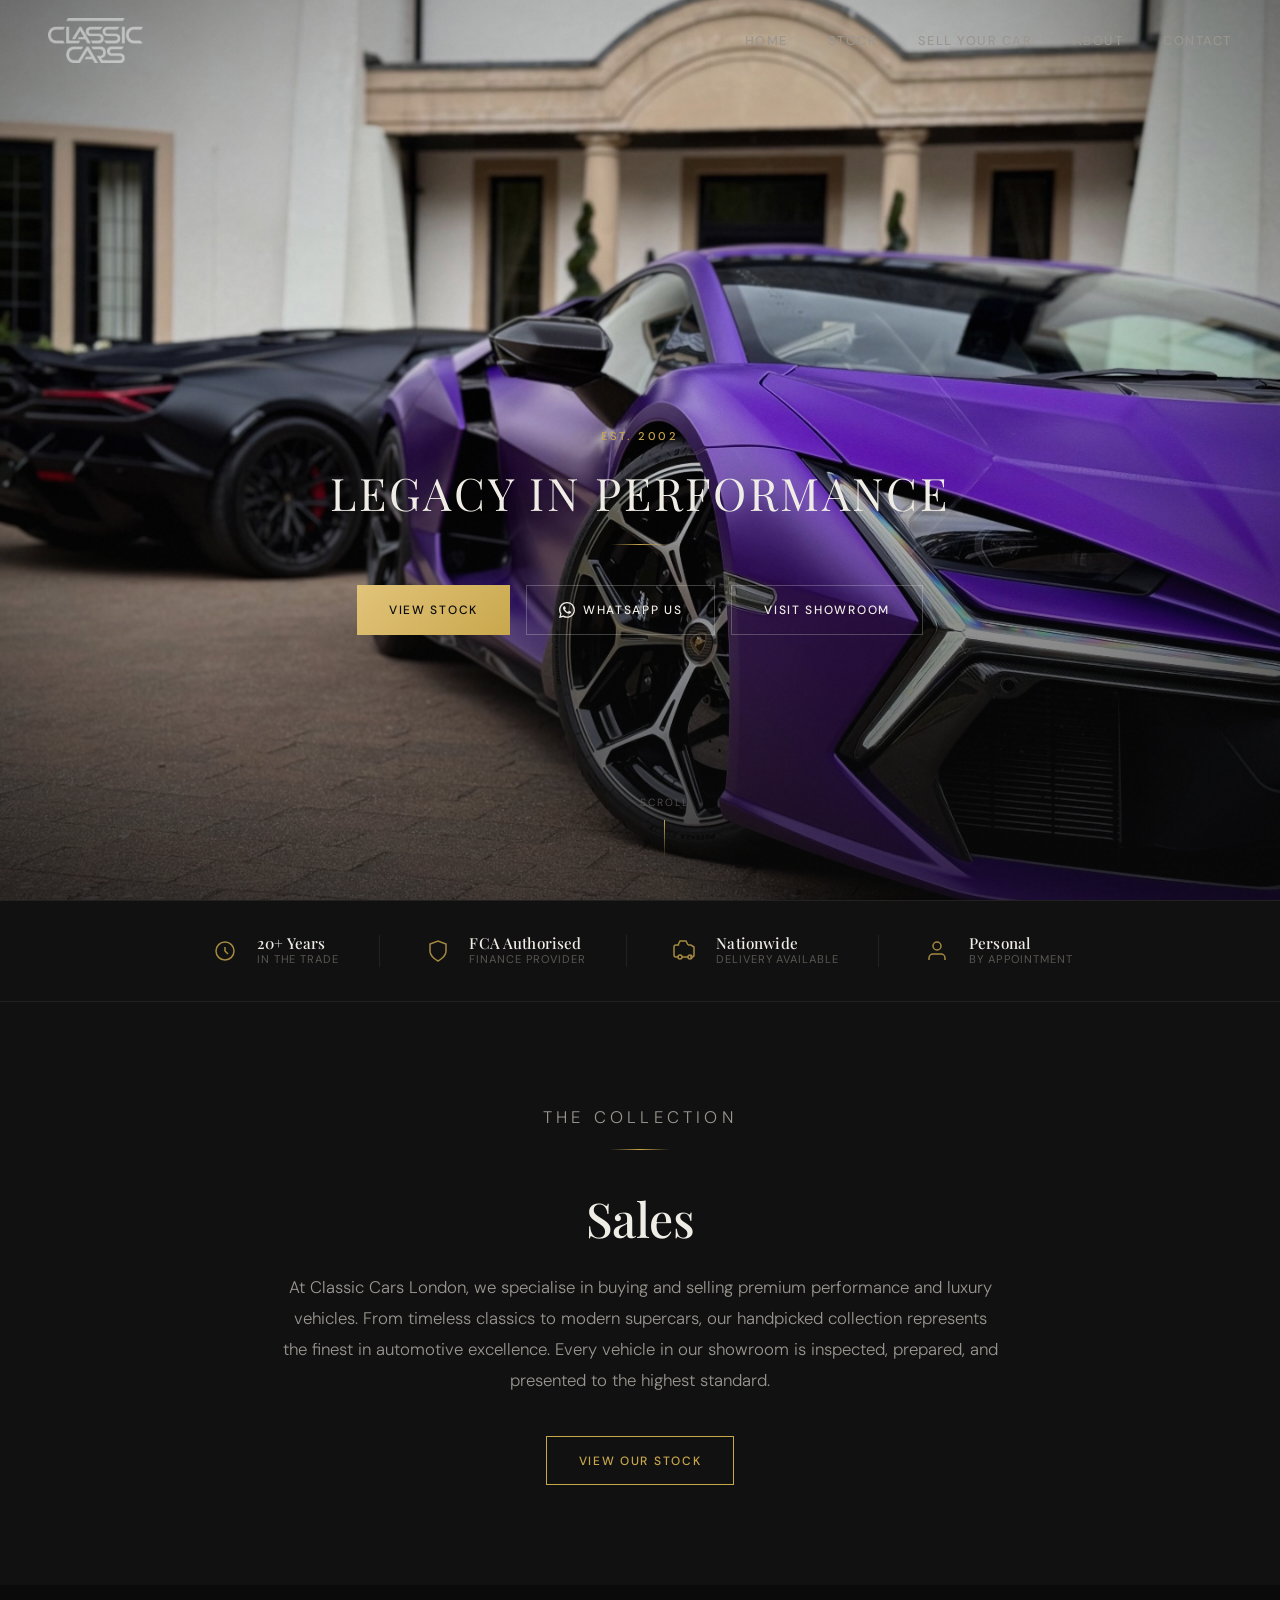
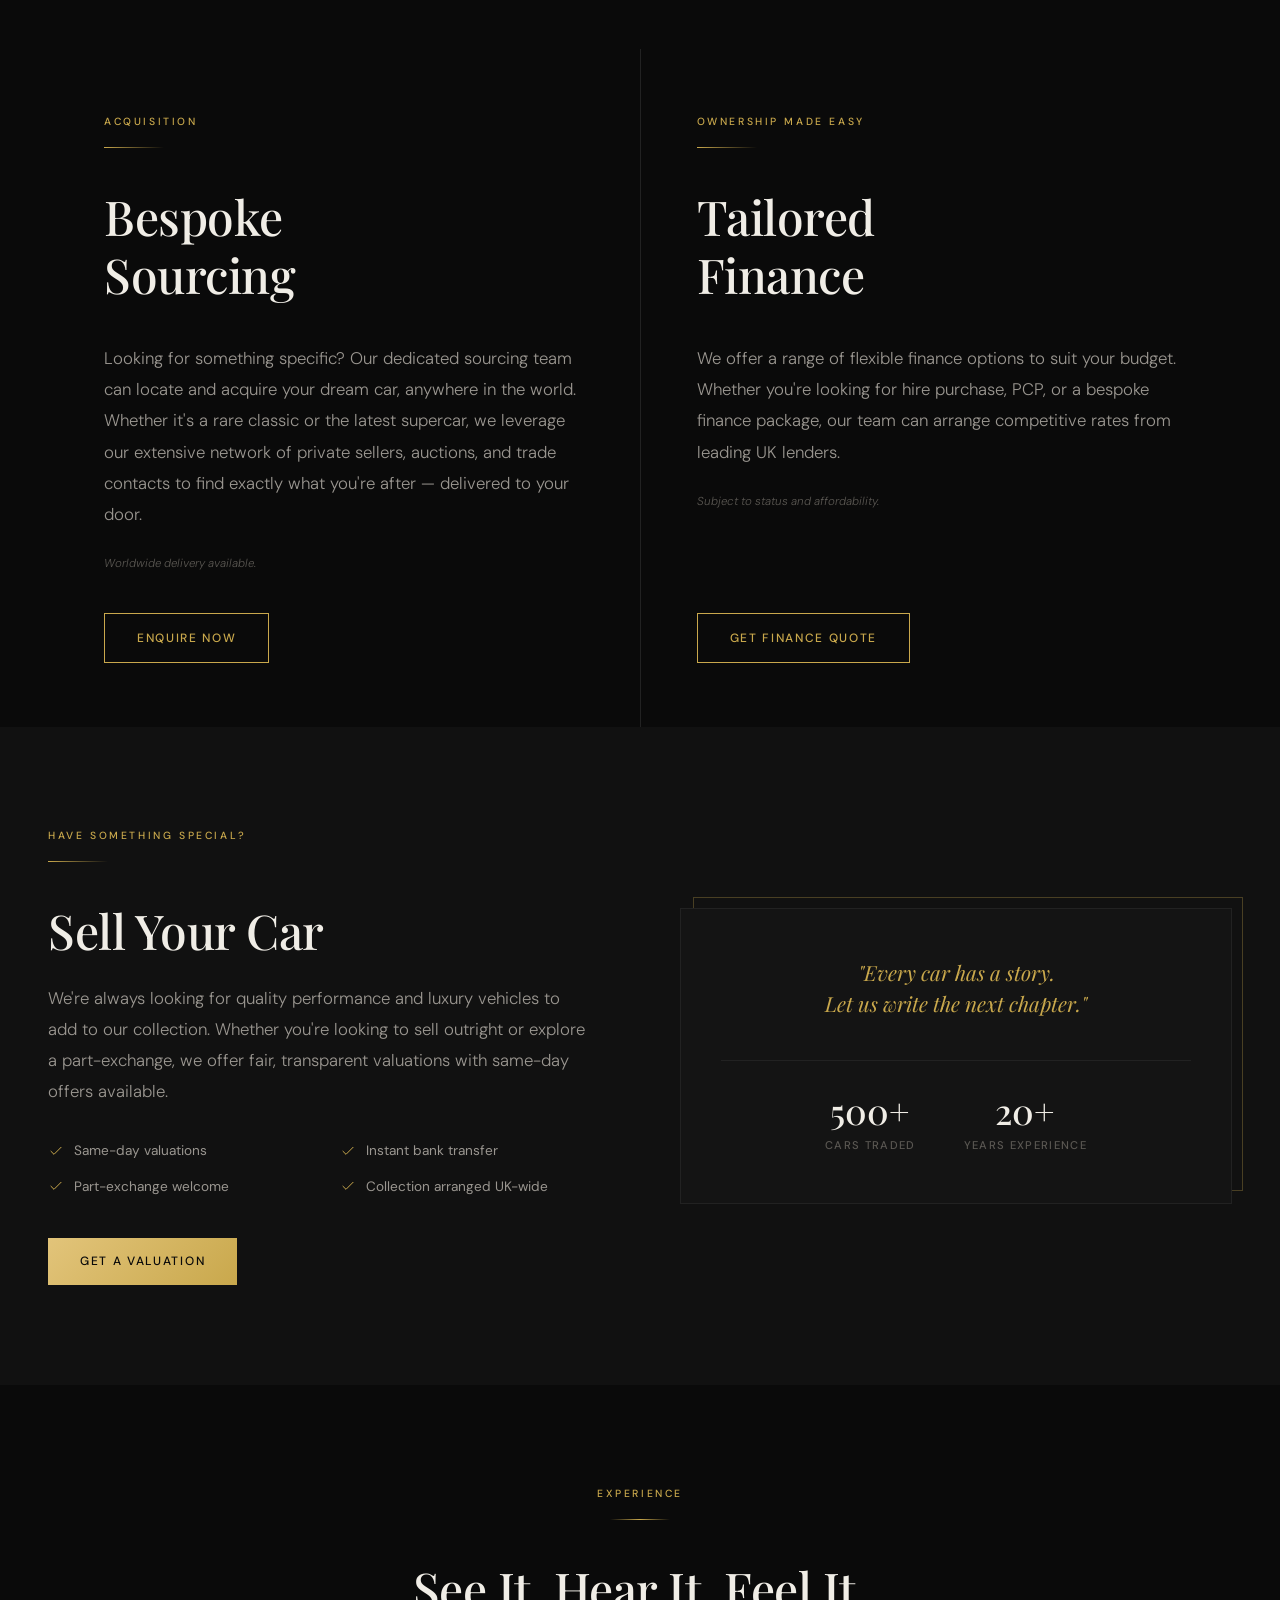
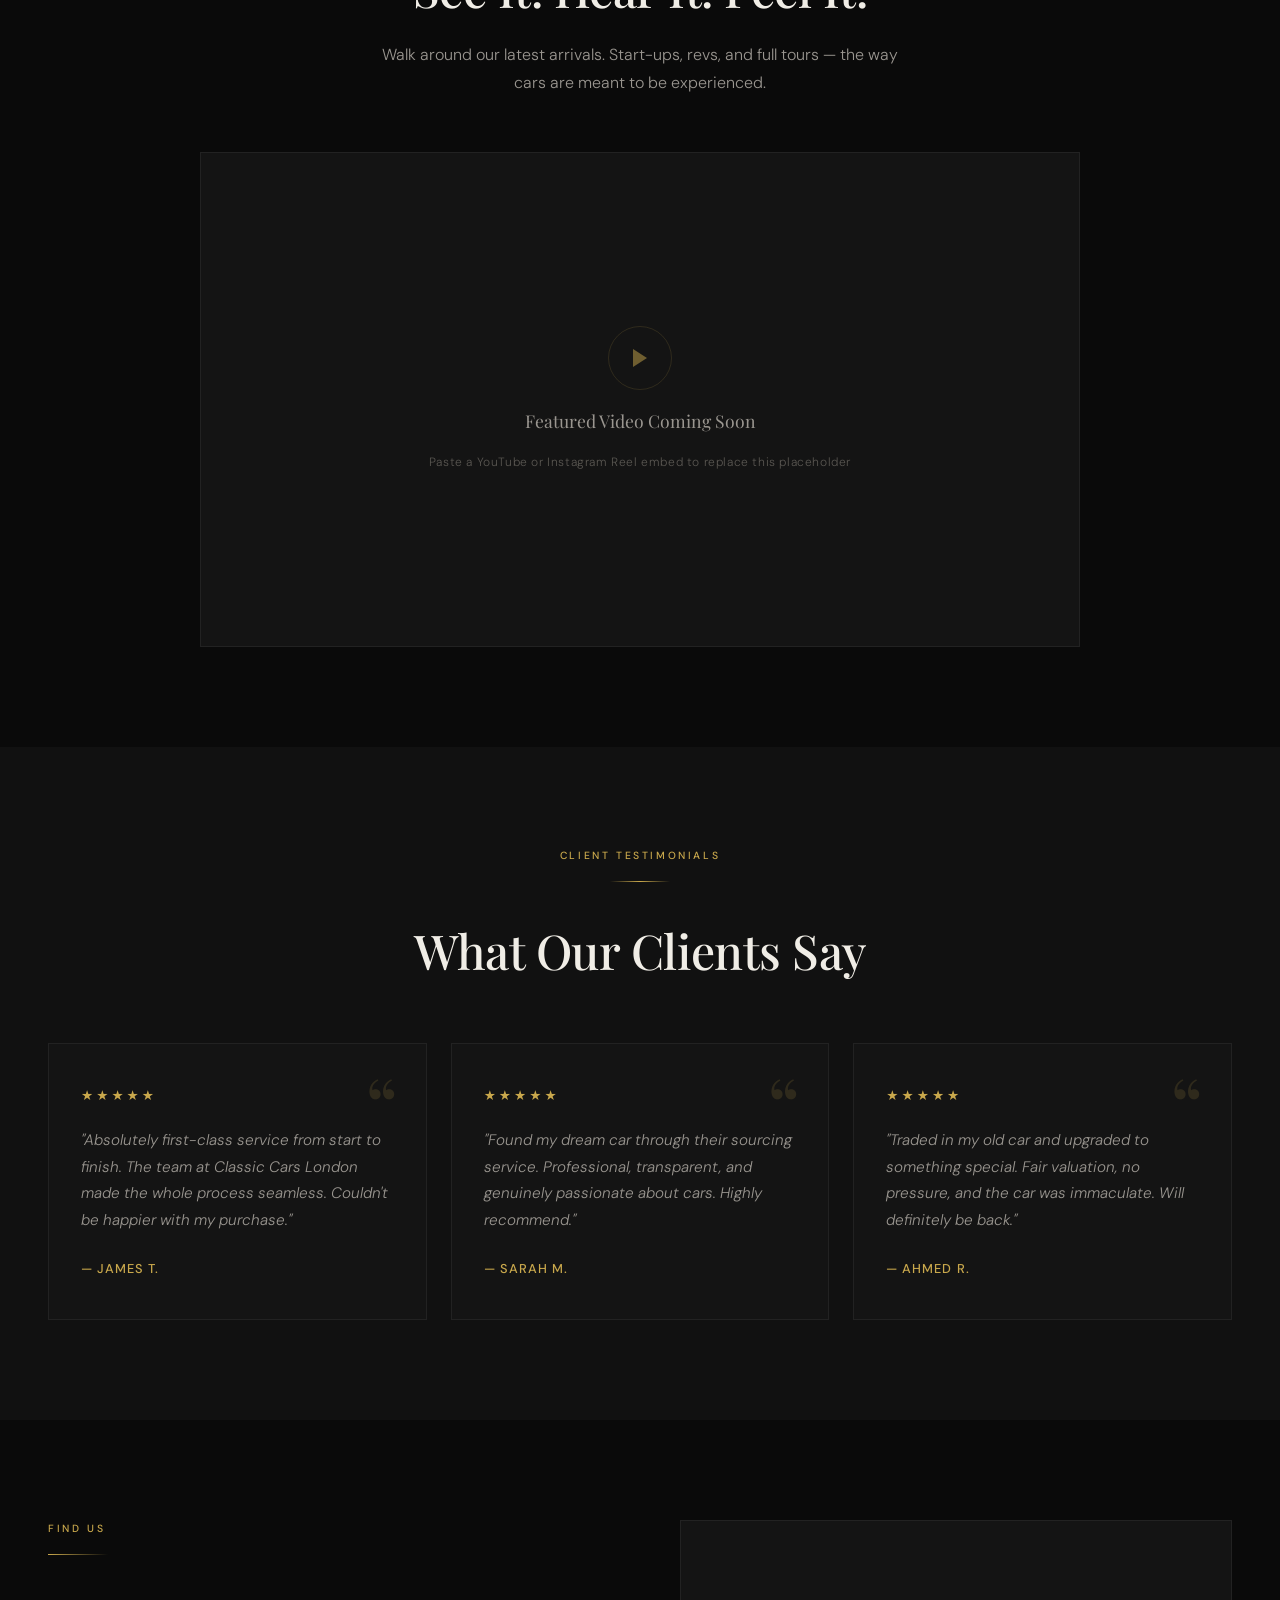
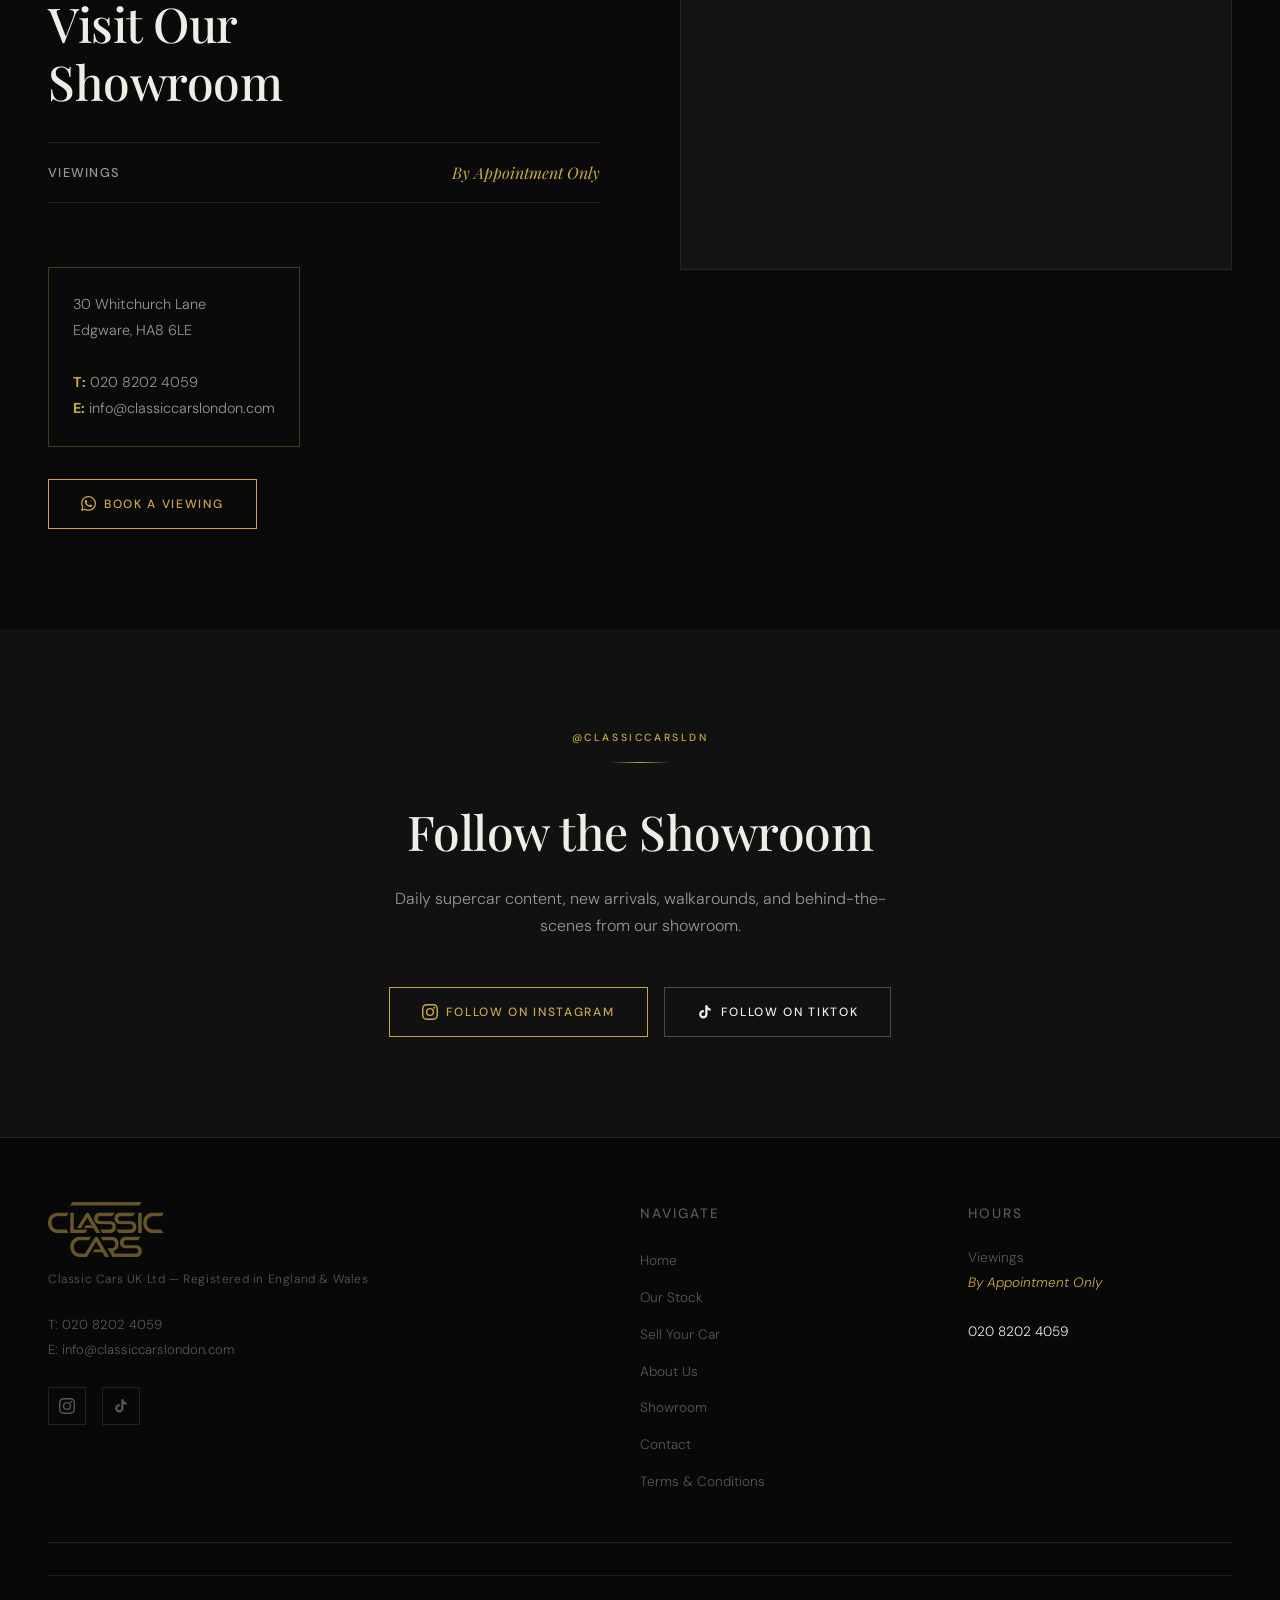
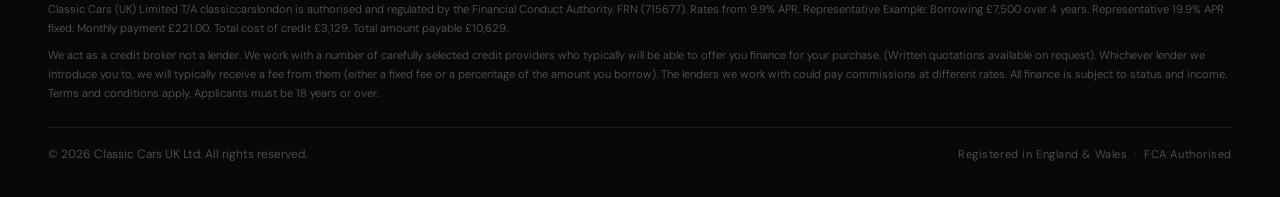
==== commit dd227e54: "Add Terms & Conditions PDF with footer links on all pages" ====
--- a/index.html
+++ b/index.html
@@ -466,6 +466,7 @@
             <li><a href="#sales-section">About Us</a></li>
             <li><a href="#showroom-section">Showroom</a></li>
             <li><a href="https://wa.me/447447015475" target="_blank" rel="noopener noreferrer">Contact</a></li>
+            <li><a href="./assets/terms-and-conditions.pdf" target="_blank" rel="noopener noreferrer">Terms &amp; Conditions</a></li>
           </ul>
         </div>
 
